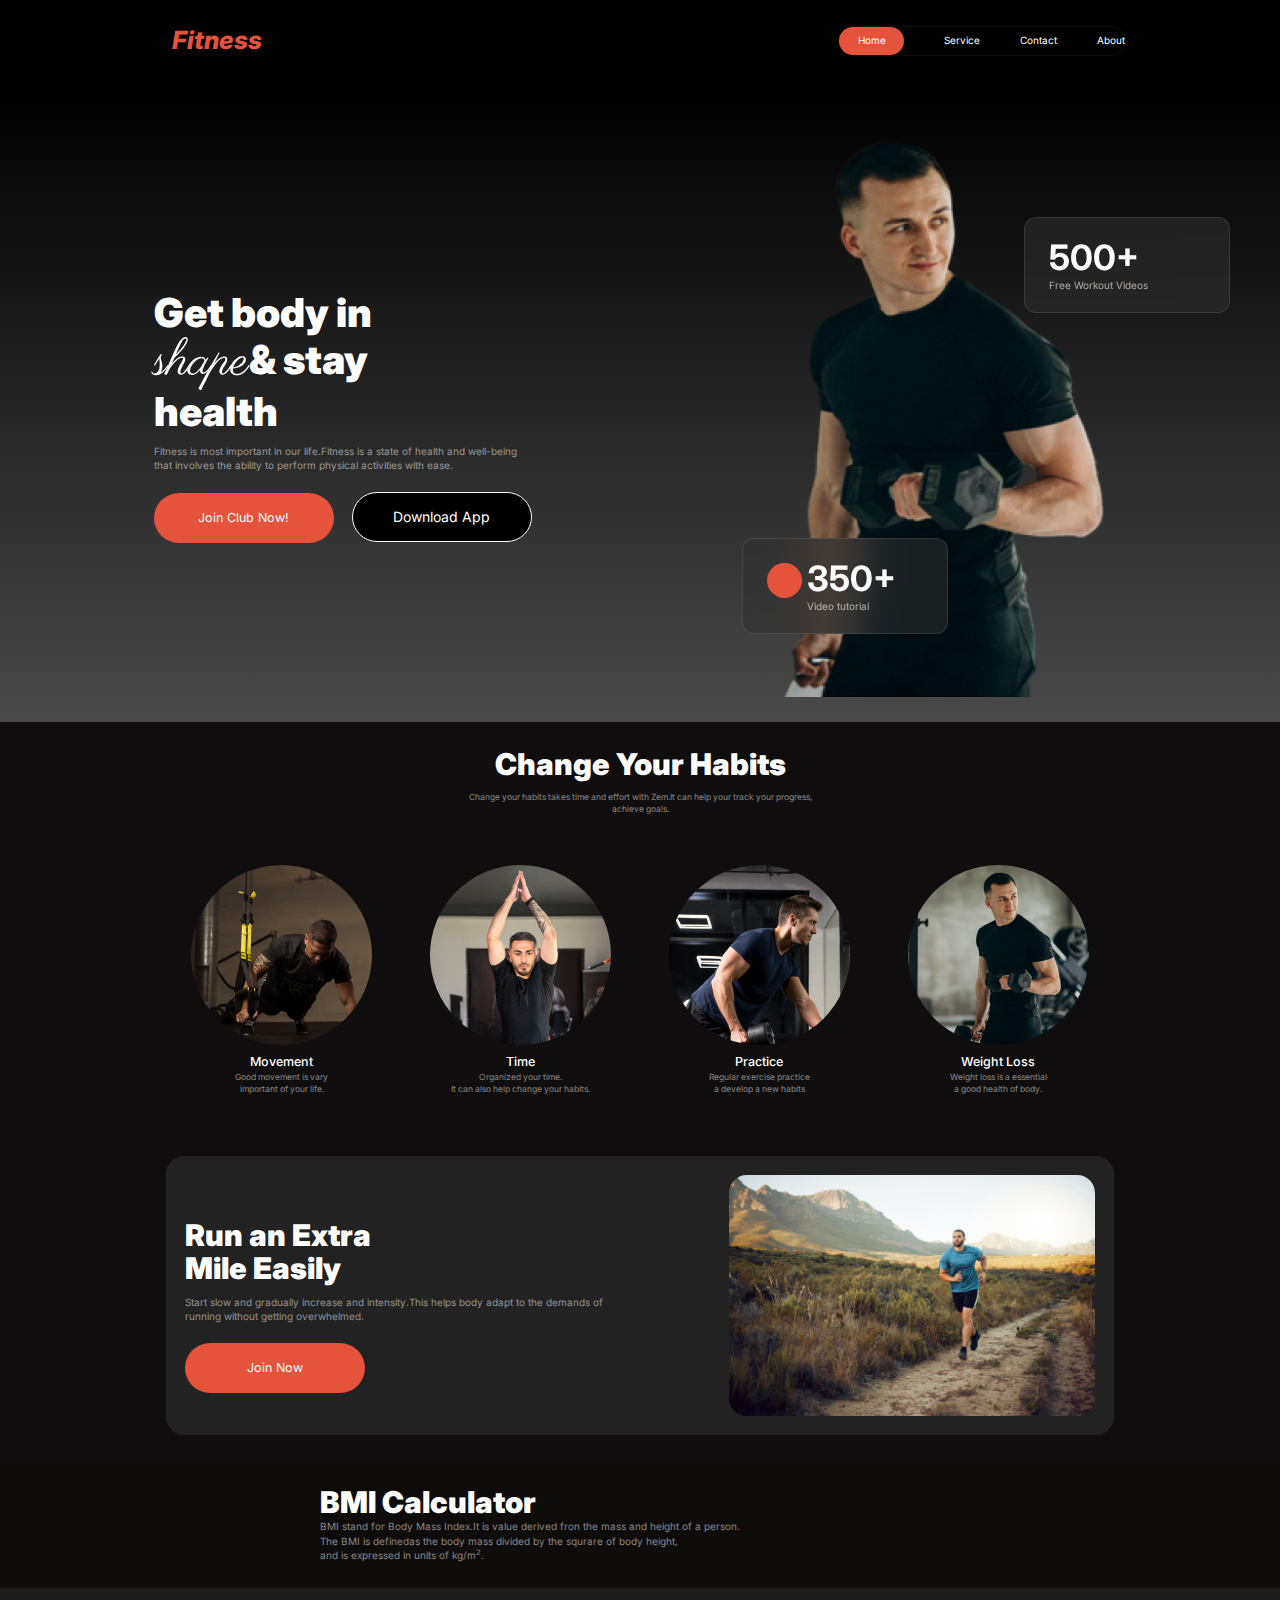
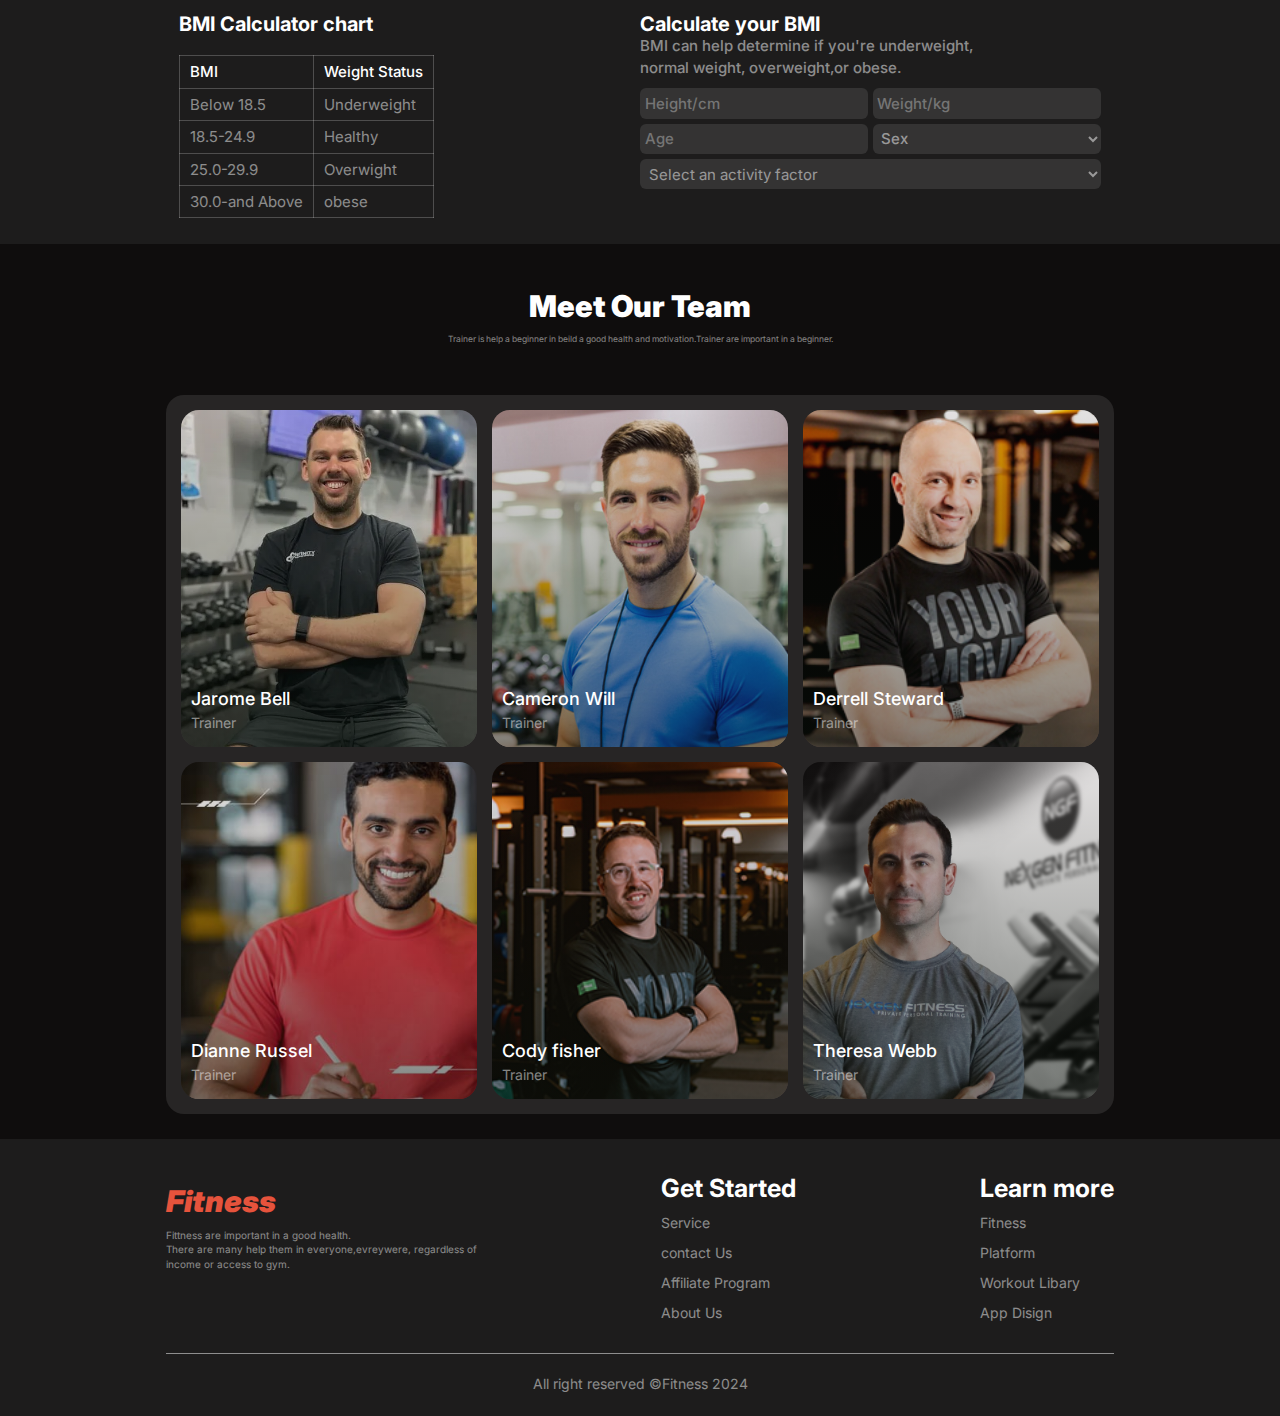
==== index.html @ 4ed7bf26 "BMI section completed" ====
<!DOCTYPE html>
<html lang="en">
<head>
	<link rel="stylesheet" href="https://maxcdn.bootstrapcdn.com/bootstrap/3.3.7/css/bootstrap.min.css">
	<meta charset="UTF-8">
	<meta name="viewport" content="width=device-width, initial-scale=1.0">
	<title>Fit-Your-body</title>
	<link rel="stylesheet" href="style/style.css">
</head>
<body>
	<header>
		<!-- small-device-navbar-style-here  -->
		<div class="small-device-nav">
			<div class="nav-fit-container">
        <div class="nav-fit-small">
					<i><h1>Fitness</h1></i>
				</div>
				<div class="doted-container">
					<span style='font-size:2.5rem; color: white;'>&#8801;</span>
				</div>
			</div>

		</div>
		<!-- large-device-navbar-style-here  -->
		<nav class="large-device-nav">
			<div class="nav-fit-container">
        <div class="nav-fit">
					<i><h1>Fitness</h1></i>
				</div>
				<div class="ul-container">
					<ul class="ul-content">
						<li><button class="btn-primary">Home</button></li>
						<li>Service</li>
						<li>Contact</li>
						<li>About</li>
					</ul>
				</div>
			</div>
		</nav>
	</header>
  <main>
		<!--(banner-section-start-here) <span  id="center" class="glyphicon">&#xe072;</span>  -->
		 <section>
			<div class="banner-section">
				<div class="banner-content">
					<h1>Get body in <br> <span class="shape-text">shape</span>& stay <br> health</h1>
					<p>Fitness is most important in our life.Fitness is a  state of health and well-being <br> that involves the ability to perform physical activities with ease.</p>
					<div class="banner-btn">
						<button class="btn-secondary">Join Club Now!</button>
						<button class="btn-tertiary">Download App</button>
					</div>
				</div>
				<div class="banner-body-vai">
					<img src="images/Images 2.png" alt="">
					
					<div class="position1">
						<div class="card item1">
							<h5>500+</h5>
							<p>Free Workout Videos</p>
						</div>
					</div>
					<div class="position2">
						<div class="card item2">
							<div class="radius"></div>
							<div class="card-text">
								<h5>350+</h5>
								<p>Video tutorial</p>
							</div>
						</div>
					</div>
				</div>
			</div>
		 </section>
		<!-- banner-section-ens-here  -->
		<!-- habits-section-start-here  -->
		 <section>
			<div class="habits-section">
				<div class="habit-title">
					<h3>Change Your Habits</h3>
					<p>Change your habits takes time and effort with Zem.It can help your track your progress,
						<br> achieve goals. </p>
				</div>
				<div class="habit-container">
					<div class="habit-card">
						<div class="habit-card-photo">
							<img src="images/image 3.png" alt="">
						</div>
						<h4>Movement</h4>
						<p>Good movement is vary <br> important of your life.</p>		
					</div>
					<div class="habit-card">
						<div class="habit-card-photo">
							<img src="images/image 2.png" alt="">
						</div>
						<h4>Time</h4>
						<p>Organized your time.<br>It can also help change your habits.</p>
					</div>
					<div class="habit-card">
						<div class="habit-card-photo">
							<img src="images/image 4.png" alt="">
						</div>
						<h4>Practice</h4>
						<p>Regular exercise practice<br> a develop a new habits</p>
					</div>
					<div class="habit-card">
						<div class="habit-card-photo">
							<img src="images/image 5.png" alt="">
						</div>
						<h4>Weight Loss</h4>
						<p> Weight loss is a essential <br>  a good health of body.</p>
					</div>
				</div>
			</div>
		 </section>
		<!-- habits-section-end-here  -->
	  <!-- run-section-start-here  -->
     <section>
			<div class="run-section">
				<div class="run-container">
					<div class="run-content">
						<h3>Run an Extra<br>Mile Easily</h3>
						<p>Start slow and gradually increase and intensity.This helps body adapt to the demands of running without getting overwhelmed.</p>
						<button class="btn-secondary join-btn">Join Now</button>
					</div>
					<div class="run-boy-photo">
						<img src="images/run.jpg" alt="">
					</div>
				</div>
			</div>
		 </section>
		 <!-- bmi-small-section-style-here -->
			<section>
				<div class="bmi-section">
					<h1>BMI Calculator</h1>
					<p>BMI stand for Body Mass Index.It is value derived fron the mass and height of a person.
						<br>The BMI is definedas the body mass divided by the squrare of body height,<br>and is expressed in units of kg/m<sup>2</sup>.
					</p>
				</div>
			</section>
			<!-- bmi-larze-section-style-here  -->
			 <section>
				<div class="bmi-container">
					<div class="bmi-chart">
						<h3>BMI Calculator chart</h3>
						<table>
							<tr>
								<th>BMI</th>
								<th>Weight Status</th>
							</tr>
							<tr>
								<td>Below 18.5</td>
								<td>Underweight</td>
							</tr>
							<tr>
								<td>18.5-24.9</td>
								<td>Healthy</td>
							</tr>
							<tr>
								<td>25.0-29.9</td>
								<td>Overwight</td>
							</tr>
							<tr>
								<td>30.0-and Above</td>
								<td>obese</td>
							</tr>
						</table>
					</div>
					<div class="calculate-bmi">
						<h3>Calculate your BMI</h3>
						<p>BMI can help determine if you're underweight,
							<br> normal weight, overweight,or obese.</p>
						<from class="from-section">
							<input type="text" class="fast" placeholder="Height/cm">
							<input type="text" name="" id="" class="second" placeholder="Weight/kg">
							<input type="text" name="" id="" class="threed" placeholder="Age"> 
							<select class="fourth">
							  <option value="">Sex</option>
							  <option value="">Male</option>
							  <option value="">Female</option>
							</select>
						  <select class="five">
								<option value="">Select an activity factor</option>
								<option value="">Zem</option>
								<option value="">Workout</option>
							</select>
						</from>
					</div>
				</div>
			 </section>
		 <!-- teem-section-style-here -->
		 <section>
			<div class="team-section">
				<div class="team-header">
					<h1>Meet Our Team</h1>
					<p>Trainer is help a beginner in beild a good health and motivation.Trainer are important in a beginner.</p>
				</div>
				<div class="trainer-container">
					<div class="trainer-card">
						<div class="linear-gradient"></div>
					 <img src="images/trainer1.png" alt="">
					 <h4>Jarome Bell</h4>	
					 <p>Trainer</p>
					
					</div>	
					<div class="trainer-card">
						<div class="linear-gradient"></div>
							<img src="images/trainer2.png" alt="">
							<h4>Cameron Will</h4>	
							<p>Trainer</p>
					</div>
					<div class="trainer-card">
						<div class="linear-gradient"></div>
							<img src="images/trainer3.png" alt="">
							<h4>Derrell Steward</h4>	
							<p>Trainer</p>
					</div>	
					<div class="trainer-card">
						<div class="linear-gradient"></div>
							<img src="images/trainer4.png" alt="">
							<h4>Dianne Russel</h4>	
							<p>Trainer</p>
					</div>	
					<div class="trainer-card">
						<div class="linear-gradient"></div>
							<img src="images/trainer5.png" alt="">
							<h4>Cody fisher</h4>	
							<p>Trainer</p>
					</div>
					<div class="trainer-card">
						<div class="linear-gradient"></div>
						<img src="images/trainer6.png" alt="">
						<h4>Theresa Webb</h4>	
						<p>Trainer</p>
					</div>
				</div>
			</div>
		 </section>
	</main>
	<footer>
		<div class="footer-section">
			<div class="footer-container">
				<div class="footer-content">
					<i><h1>Fitness</h1></i>
					<p class="footer-text">Fittness are important in a good health. <br> There are many help them in everyone,evreywere,
						regardless of <br> income or access to gym.
					</p>
				</div>
				<div class="footer-content">
					<h4>Get Started</h1>
					<P>Service</P>
					<P>contact Us</P>
					<P>Affiliate Program</P>
					<P>About Us</P>
				</div>
				<div class="footer-content">
					<h4>Learn more</h1>
					<P>Fitness</P>
					<P>Platform</P>
					<P>Workout Libary</P>
					<P>App Disign</P>
				</div>	
			</div>
			<div class="last-item-footer">
				<p>All right reserved <span>&#169;</span>Fitness 2024</p>
			</div>
		</div>
			
	</footer>     	
</body>
</html>
---- style/style.css ----
@import url('https://fonts.googleapis.com/css2?family=Inter:wght@100..900&display=swap');
@import url('https://fonts.googleapis.com/css2?family=Parisienne&display=swap');

*{
	margin: 0;
	padding: 0px;
	box-sizing: border-box;
}
body{
	font-family: Inter;
}
.nav-fit-container{
	width:100%;
	display: flex;
	justify-content: space-between;
	align-items: center;
	background-color: rgb(0, 0, 0);
  padding: 2% 12% 2% 12%;
}
.nav-fit h1{
	color:rgba(230, 83, 60);
	font-size: 2.5rem;
	font-weight: 800;
	margin-top: 0px;
	margin-left: 20%;
	
}
.nav-fit-small h1{
	color:rgba(230, 83, 60) ;
	font-size: 2.5rem;
	font-weight:800 ;
}

.ul-content{
	display: flex;
	gap: 40px;
	list-style: none;
	border: 1px solid rgba(71, 48, 20, 0.267);
	border-radius: 40px;
	font-size: 1rem;
	font-weight: 400;
	color:white;
	align-items: center;

}
.btn-primary{
	background-color: rgba(230, 83, 60);
	border-radius: 45px;
	font-family: Inter;
	width: 65px;
	height: 28px;
	color: white;
	font-size: 1rem;
	font-weight: 400;
	border: none;
}
/* banner-section-style  */
.banner-section{
	width: 100%;
	display: flex;
	padding: 2% 12% 2% 12%;
	justify-content: space-between;
	align-items: center;
	background: linear-gradient(180deg, rgb(0, 0, 0),rgba(2, 2, 2, 0.719) 100%);
 position: relative;
	
}
.banner-content{
flex-basis: 520px;

}
.banner-content h1{
	font-size: 4rem;
	font-weight: 900;
	color: white;
}

	.banner-content p{
		font-size: 1rem;
		font-weight: 400;
		color: rgba(255, 255, 255, 0.5);

    
	}

.btn-secondary{
  width: 180px;
	height: 50px;
	margin-top: 10px;
	color: white;
	border-radius: 42px;
	background-color: rgba(230, 83, 60);
	border: none;
	text-align: center;
	font-size:1.25rem;
	margin-right: 14px;

}
.btn-tertiary{
	width: 180px;
	height: 50px;
	margin-top: 10px;
	color: white;
	border: 1px solid white;
	background-color: black;
	/* border-color: white; */
	border-radius: 42px;
}
.shape-text{
 font-family: "Parisienne";
 font-size: 5rem;
 font-weight: 400;
}
.banner-body-vai img{
	width: 100%;
	height: 100%;
}
.card{
	width: 206px;
	height: 96px;
	color: white;
	border: 1px solid rgba(255, 255, 255, 0.1);
border-radius: 12px;
backdrop-filter: blur(20px);
background: rgba(48, 48, 48, 0.54);
padding: 10px 10px 16px 24px;
}
.position1{
	position: absolute;
	left: 80%;
	top: 20%;
}

.item2{
	position: relative;
	
}
.card h5{
	font-size: 2.50em;
	font-weight: 700;
	margin-bottom: 1px;
}
.card p{
 font-size: 1rem;
 font-weight: 400;
 color: rgba(239, 237, 232, 0.65);
}
.radius{
	width: 35px;
	height: 35px;
	border-radius: 35px;
	background-color: rgba(230, 83, 60);
	position: absolute;
	top: 24px;
	text-align: center;
	align-items: center;

}

.position2{
	position: absolute;
	bottom: 14%;
	left: 58%;
}
.card-text{
	margin-left: 40px;
}
/* habits-section-style  */
.habits-section{
	width: 100%;
	text-align: center;
	margin: 0px;
	background-color: rgb(15, 13, 13);
	padding: 2% 13% 2% 13%;
}
.habit-title{
	flex-basis: 671px;
	text-align: center;
	margin-bottom: 50px;
}
.habit-title h3{
	font-size:3rem ;
	font-weight: 900;
	color: white;
	margin-top:0px;

}
.habit-title p{
	font-size: 0.85rem;
	font-weight: 400;
	color: rgba(255, 255, 255, 0.5);
	margin-bottom: 20px;
}
.habit-container{
	display: flex;
	justify-content: space-between;
	flex-wrap: wrap;
}

.habit-card{
	flex-basis: 231px;
}
.habit-card-photo img{
  border-radius: 50%;

}
.habit-card h4{
	font-size: 1.25rem;
	font-weight: 600px;
	color: white;
	margin-bottom: 2px;
}
.habit-card p{
	font-size: 0.85rem;
	font-weight: 400;
	color: rgba(255, 255, 255, 0.5);
}
/* run-section-style-here  */
.run-section{
	width: 100%;
	padding: 2% 13% 2% 13%;
  background-color:rgb(15, 13, 13);
	box-sizing: border-box;

}
.run-container{
	display: flex;
	justify-content: space-between;
	align-items: center;
	border-radius: 18px;
background: rgb(34, 34, 34);
padding: 2%;


}
.run-content{
	flex-basis: 443px;


}
.run-content h3{
	font-size: 3rem;
	font-weight: 900;
	color: white;
}
.run-content p{
	font-size: 1rem;
	font-weight: 400;
	color:rgba(255, 255, 255, 0.5);
}
.run-boy-photo{
flex-basis: 366px;

}
.run-boy-photo img{
	width: 100%;
	border-radius: 18px;
}
/* bmi-small-section-style */
.bmi-section{
	background-color: rgb(14, 11, 11);
	padding-left: 25%;
	padding: 2% 10% 2% 25%;
	
}
.bmi-section h1{
	color: white;
	margin: 0px;
	font-size: 3rem;
	font-weight: 900;
}
.bmi-section p{
	color: rgba(255, 255, 255, 0.5);
	margin: 0px;
	font-size: 1rem;
	font-weight: 400;
}
/* bmi-larze-divice-style-now */
.bmi-container{
	padding: 2% 14% 2% 14%;
	display: flex;
	justify-content: space-between;
	background-color:rgba(7, 5, 5, 0.911);
}
.bmi-chart{
	width: 25%;
}
.bmi-container h3{
	color: white;
	margin: 0;
	font-size: 2rem;
	font-weight: 700;
	text-wrap: nowrap;
	margin-bottom: 20px;
}
table, th, td{
	width:100%;
	border: 1px solid rgba(231, 227, 227, 0.247);
	border-collapse: collapse;
	margin: 0;
	padding: 5px 10px 5px 10px;
	margin: 0px;
}
td{
	font-size: 1.5rem;
	font-weight: 400;
	text-wrap: nowrap;
	color: rgba(255, 255, 255, 0.5);
	
}
th{
	color:white;
	font-size:1.50rem ;
	font-weight: 500;
	text-wrap: nowrap;
}
.from-section {
	display: grid;
	grid-template-columns: repeat(8, 1fr);
	gap: 5px;
	
  
}
.calculate-bmi{
	width: 50%;
}
.calculate-bmi h3{
	color: white;
	margin: 0;
	font-size: 2rem;
	font-weight: 700;
	text-wrap: nowrap;
}
.calculate-bmi p{
	font-size: 1.5rem;
	font-weight: 500;
	color: rgba(255, 255, 255, 0.5);
	

}
.from-section, input{
	color: rgba(255, 255, 255, 0.5);

}
select{
	border-style: none;
}
input{
	border-style: none;
	border-radius: 6px;
	padding: 2%;
	
}
.fast{
	 grid-column: span 4;
	 background-color: rgba(255, 255, 255, 0.1);
	 font-size: 1.5rem;
	font-weight: 500;
	
	
}
.second{
	grid-column: span 4;
	font-size: 1.5rem;
	font-weight: 500;
	text-wrap: nowrap;
	/* color: rgba(255, 255, 255, 0.1); */
	background-color: rgba(255, 255, 255, 0.1);

	
}
.threed{
	grid-column: span 4;
	font-size: 1.5rem;
	font-weight: 500;
	text-wrap: nowrap;
	/* color: rgba(255, 255, 255, 0.5); */
	background-color: rgba(255, 255, 255, 0.1);
	
}
.fourth{
	grid-column: span 4;
	padding: 2%;
	border-radius: 6px;
	font-size: 1.5rem;
	font-weight: 500;
	text-wrap: nowrap;
	/* color: rgba(255, 255, 255, 0.5); */
	background-color: rgba(255, 255, 255, 0.1);
	
}
.five{
	grid-column: span 8;
	padding: 1%;
	border-radius: 6px;
	font-size: 1.50rem;
	font-weight: 400;
	text-wrap: nowrap;
	/* color: rgba(255, 255, 255, 0.5); */
	background-color: rgba(255, 255, 255, 0.1);
	
}










/* team-style-here */
.team-section{
	width: 100%;
	padding: 2% 13% 2% 13%;
  background-color:rgb(15, 13, 13);
	box-sizing: border-box;
	
}
.team-header{
	text-align: center;

}
.team-header h1{
	color: white;
	font-size: 3rem;
	font-weight: 900;

}
.team-header p{
	color: rgba(255, 255, 255, 0.5);
	margin-bottom: 50px;
	font-size: 0.85rem;
	font-weight: 400;
}
.trainer-container{
  display:grid;
	grid-template-columns: repeat(3, 1fr);
	gap: 15px;
	background-color: rgba(255, 255, 255, 0.1);
	border-radius: 18px;
	margin: 0px;
	padding: 15px;
} 
.trainer-card{
	height: 337px;
	position: relative;

	}
	.linear-gradient{
		height: 100%;
		width: 100%;
		position: absolute;
		background-image:linear-gradient(180deg,
		rgba(44, 28, 28, 0.26), rgb(13, 20, 13));
		opacity: 0.5;
		border-radius: 18px;
		top: 0;
		left: 0;
	}
.trainer-card img{
	width: 100%;
	height: 100%;
	object-fit: cover;
	border-radius: 18px;
	z-index: -1;

}
.trainer-card h4{
	color: white;
	position: absolute;
	top: 80%;
	 margin-left: 10px; 
	 
}
.trainer-card p{
	position: absolute;
	color:rgba(255, 255, 255, 0.5);
	top: 90%;
	margin-left: 10px;
	z-index: 1;
}
/* footer-section-style */

 .footer-section{
	margin-top: 0px;
  background-color: rgba(7, 5, 5, 0.911);
	padding: 2% 13% 1% 13%;
}
.footer-container{
	display: flex;
	justify-content: space-between;
	padding-bottom: 20px;
	border-bottom: 1px solid rgba(255, 255, 255, 0.5);
}
.footer-content h1{
	margin-top: 20px;
	font-size: 3rem;
	color:rgba(230, 83, 60);
	font-weight: 900;
}
.footer-text{
	font-size: 1rem;
  font-weight: 400; 
	color: rgba(255, 255, 255, 0.5) ;
}
.footer-content p{
color: rgba(255, 255, 255, 0.5);
}

.footer-content h4{
	color: white;
	font-size: 2.5rem;
	font-weight: 700;
}
.last-item-footer{
	text-align: center;
	margin-top: 20px;
	color: rgba(255, 255, 255, 0.5);
}
/* universal style  */



@media screen and (max-width: 576px) {
	.large-device-nav{
		display: none;
	}
	.nav-fit-container{
		padding: 0% 6% 0% 6%;
	}
	/* banner-section */
	.banner-section{
		flex-direction: column;
		padding: 0px 20px 0px 20px;
	}
	.banner-content{
		margin-top: 40px;
		margin-bottom: 0px;
	}
	.card{
		width: 180px;
		
	}
	.position1{
		top: 52%;
		left: 52%;
		
	}
	.position2{
		position: absolute;
		bottom: 22%;
		left: 20%;
	}
	.habit-container{
		justify-content: space-evenly;
	}
	.habit-title{
		margin-top: 50px;
	}
	.habit-card{
		margin-top: 15px;
	}
	.run-section{
		padding: 4%;
	}
	.run-container{
		flex-direction: column;
		justify-content: space-between;
		padding: 20px;
	}
	
	.run-content{
		flex-basis: 0px;
		margin-bottom: 20px;
	}
	.run-boy-photo{
		flex-basis: 0px;
	}
	.join-btn{
	  width: 100%;
	}
	.trainer-container{
		grid-template-columns: repeat(1, 1fr);

	}
	.team-section{
		padding: 4%;
	}
	.team-header h1{
		margin-top: 0px;
	}
	.footer-section{
		padding: 5%;
	}
	
	.footer-container{
		flex-direction: column;
	}
	.bmi-container{
   flex-direction: column;
	 gap: 30px;
	 padding: 4%;
	}
	.calculate-bmi{
   width: 80%;
 }
 .bmi-chart{
	width: 100%;
 }
}
@media screen and (min-width: 576px) {
	.small-device-nav{
		display: none;
	}
}
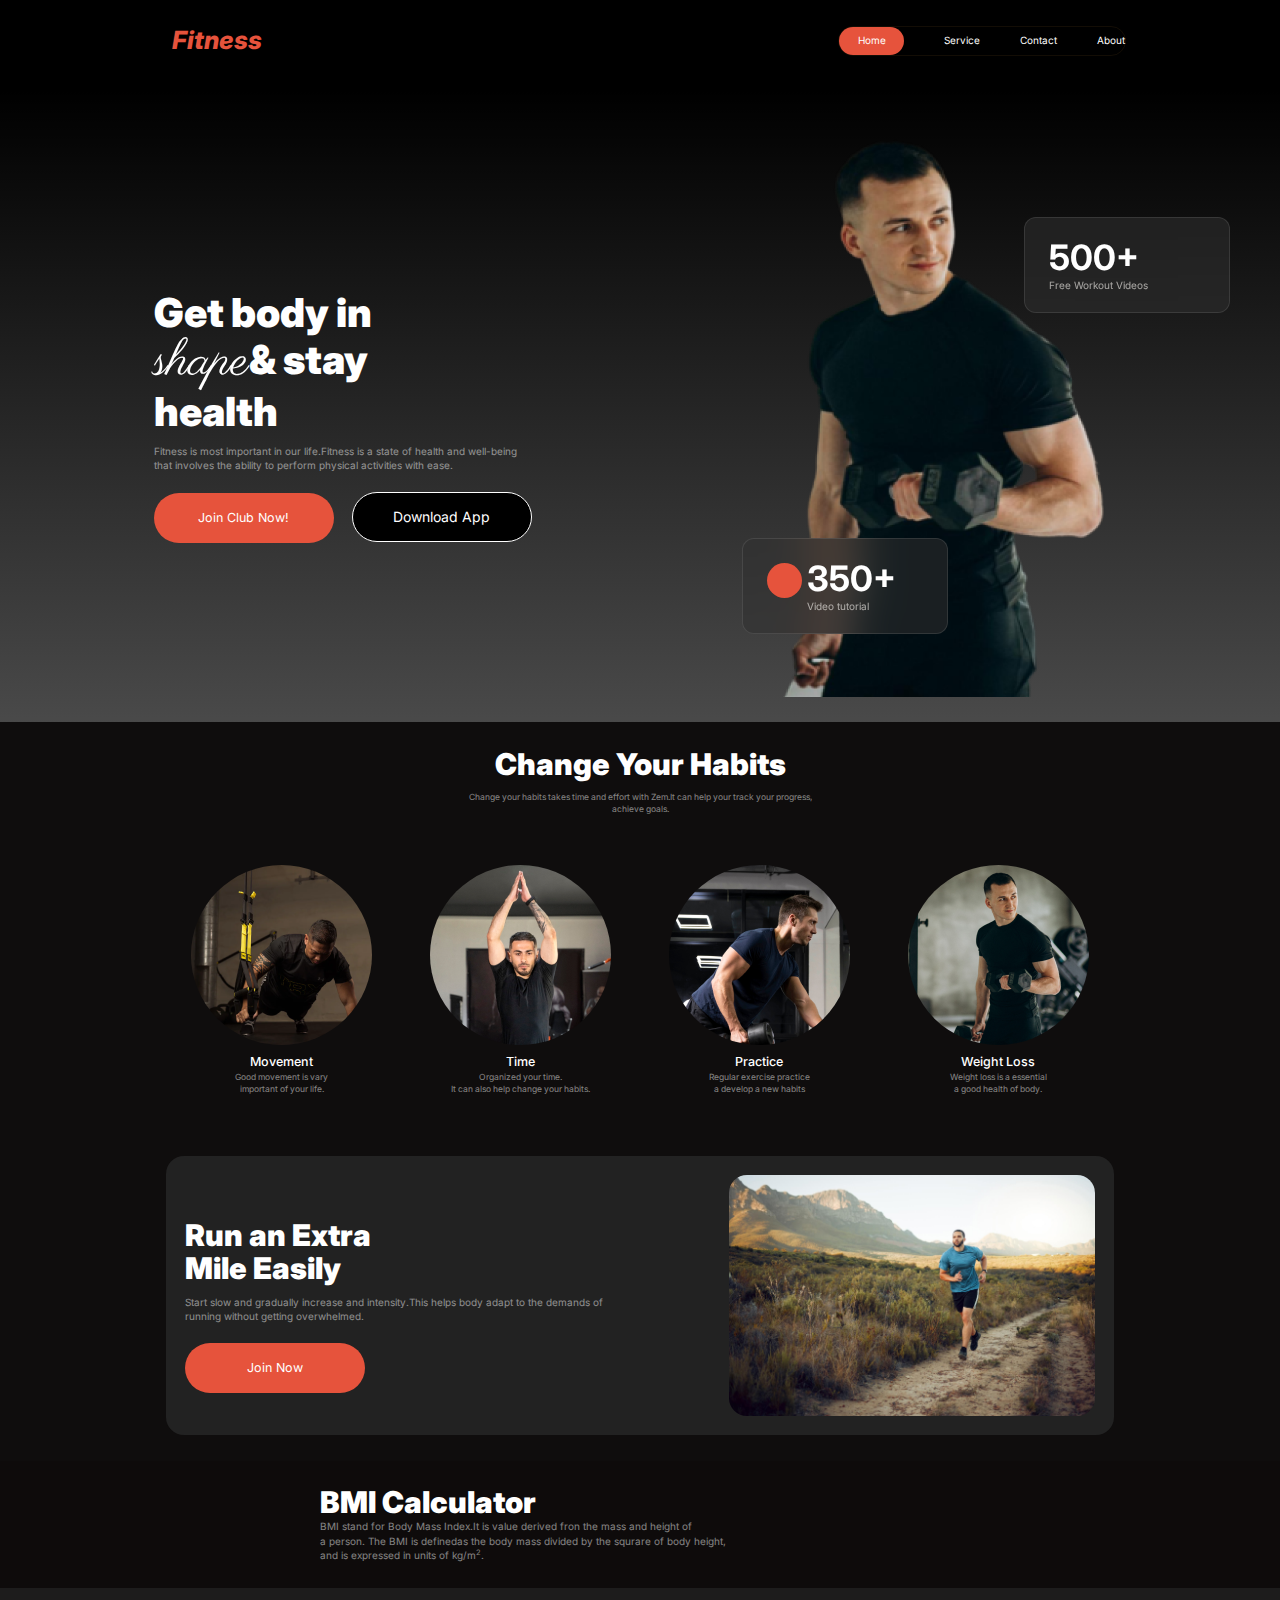
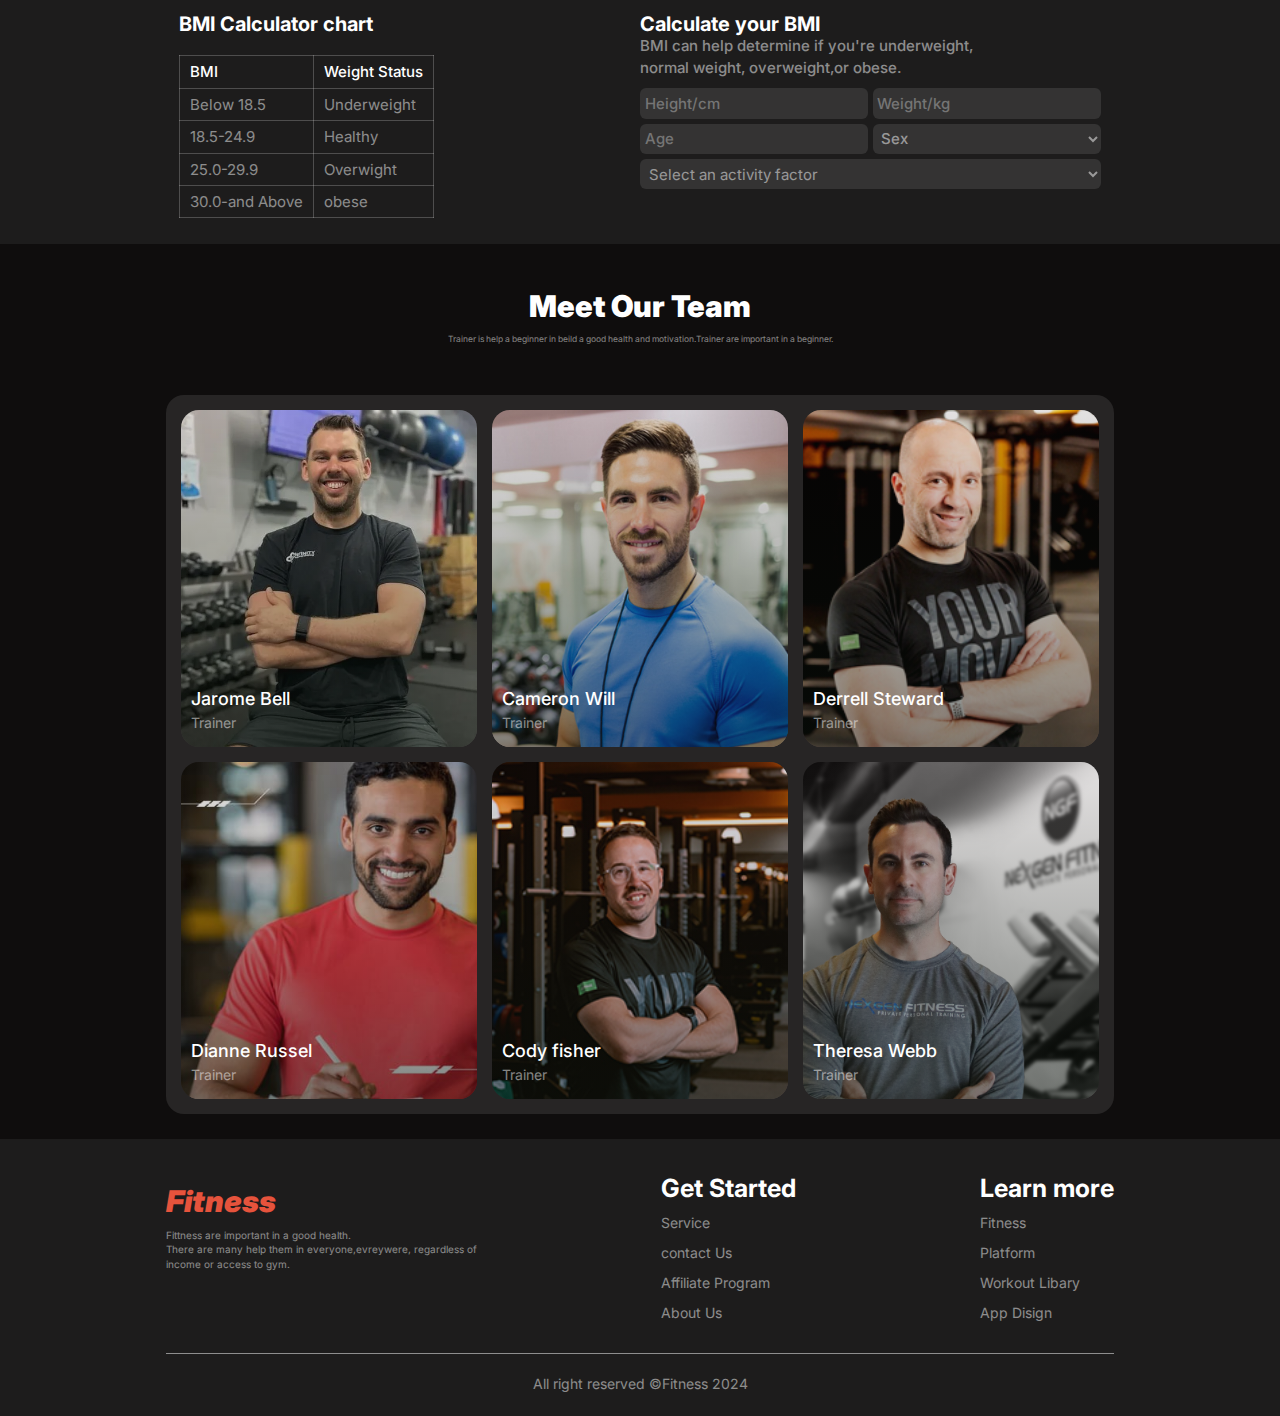
==== commit 075289cf: "small-repleace-style" ====
--- a/index.html
+++ b/index.html
@@ -132,8 +132,8 @@
 			<section>
 				<div class="bmi-section">
 					<h1>BMI Calculator</h1>
-					<p>BMI stand for Body Mass Index.It is value derived fron the mass and height of a person.
-						<br>The BMI is definedas the body mass divided by the squrare of body height,<br>and is expressed in units of kg/m<sup>2</sup>.
+					<p>BMI stand for Body Mass Index.It is value derived fron the mass and height of <br> a person.
+						The BMI is definedas the body mass divided by the squrare of body height,<br>and is expressed in units of kg/m<sup>2</sup>.
 					</p>
 				</div>
 			</section>
--- a/style/style.css
+++ b/style/style.css
@@ -274,6 +274,7 @@
 	margin: 0px;
 	font-size: 1rem;
 	font-weight: 400;
+	text-wrap: nowrap;
 }
 /* bmi-larze-divice-style-now */
 .bmi-container{
@@ -598,16 +599,19 @@
 	.footer-container{
 		flex-direction: column;
 	}
+	.bmi-section{
+		padding-left: 1%;
+	}
 	.bmi-container{
    flex-direction: column;
 	 gap: 30px;
 	 padding: 4%;
 	}
 	.calculate-bmi{
-   width: 80%;
+   width: 100%;
  }
  .bmi-chart{
-	width: 100%;
+	width: 70%;
  }
 }
 @media screen and (min-width: 576px) {
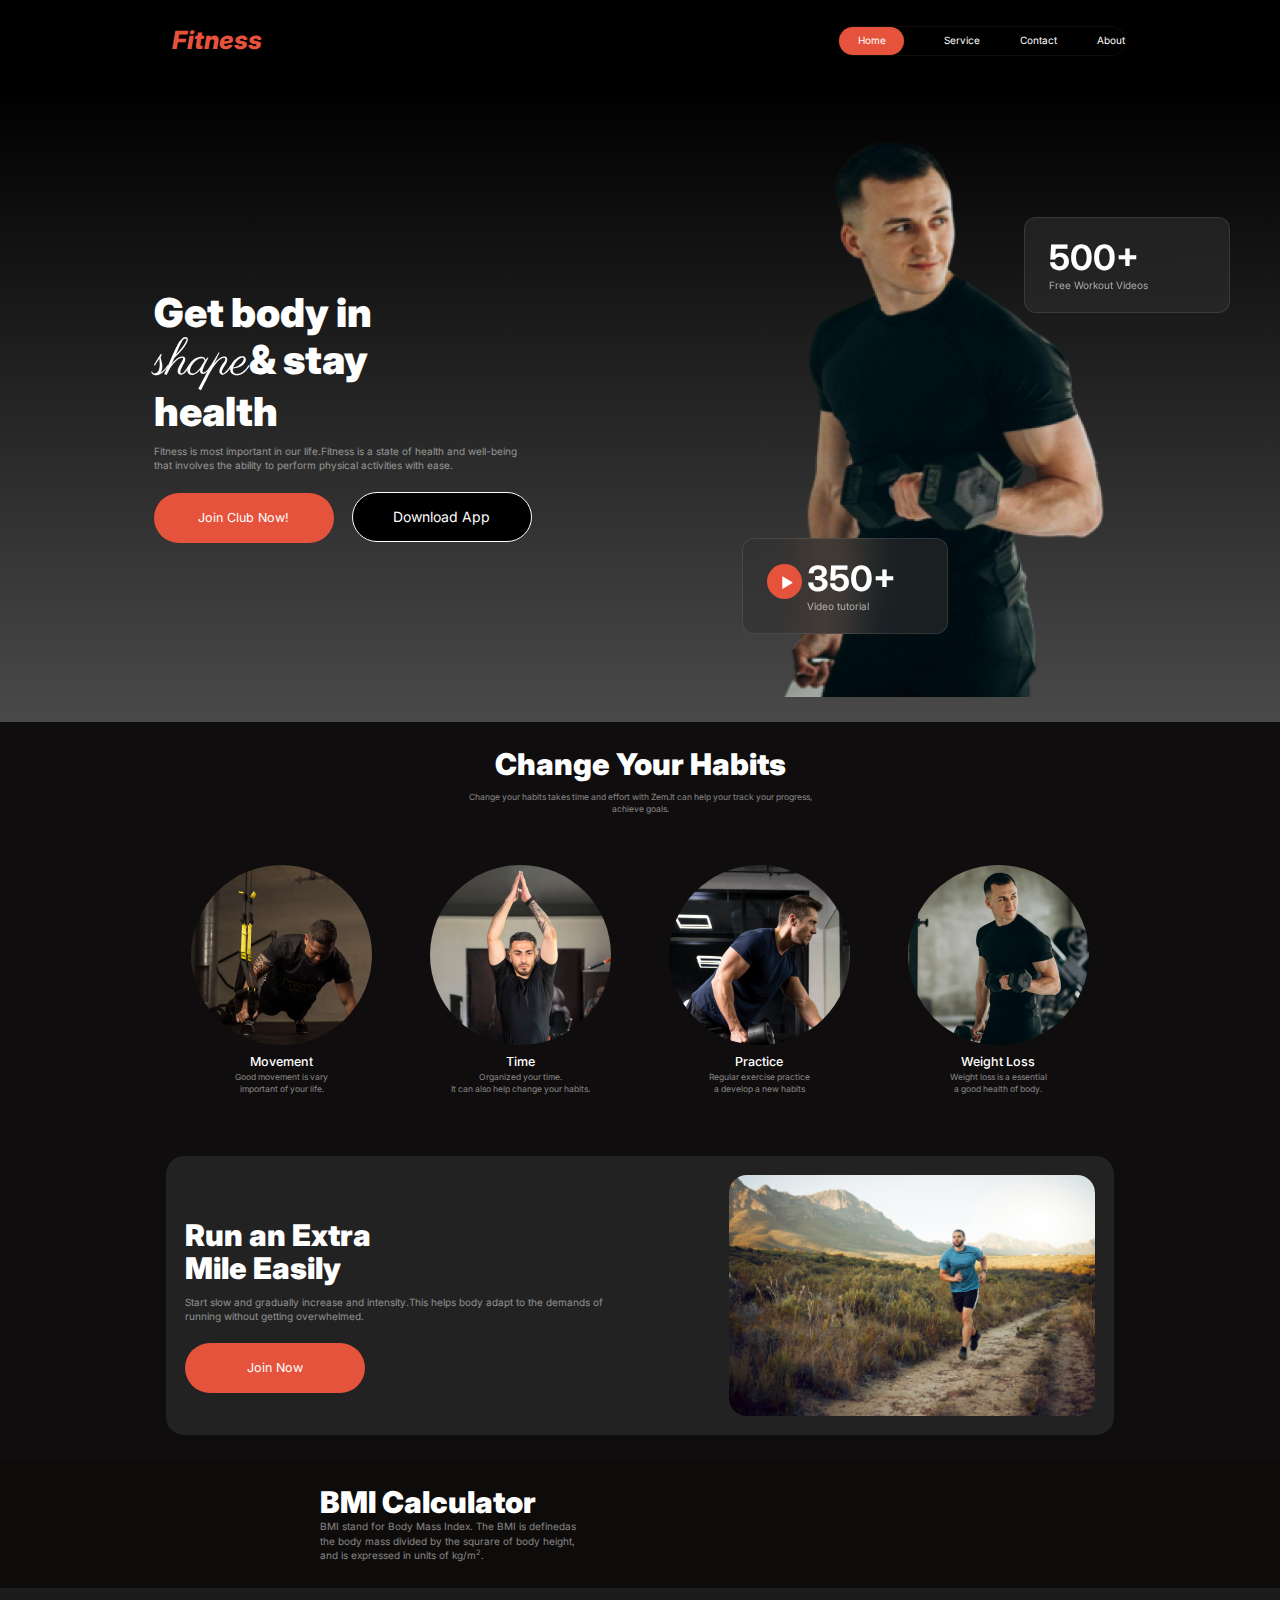
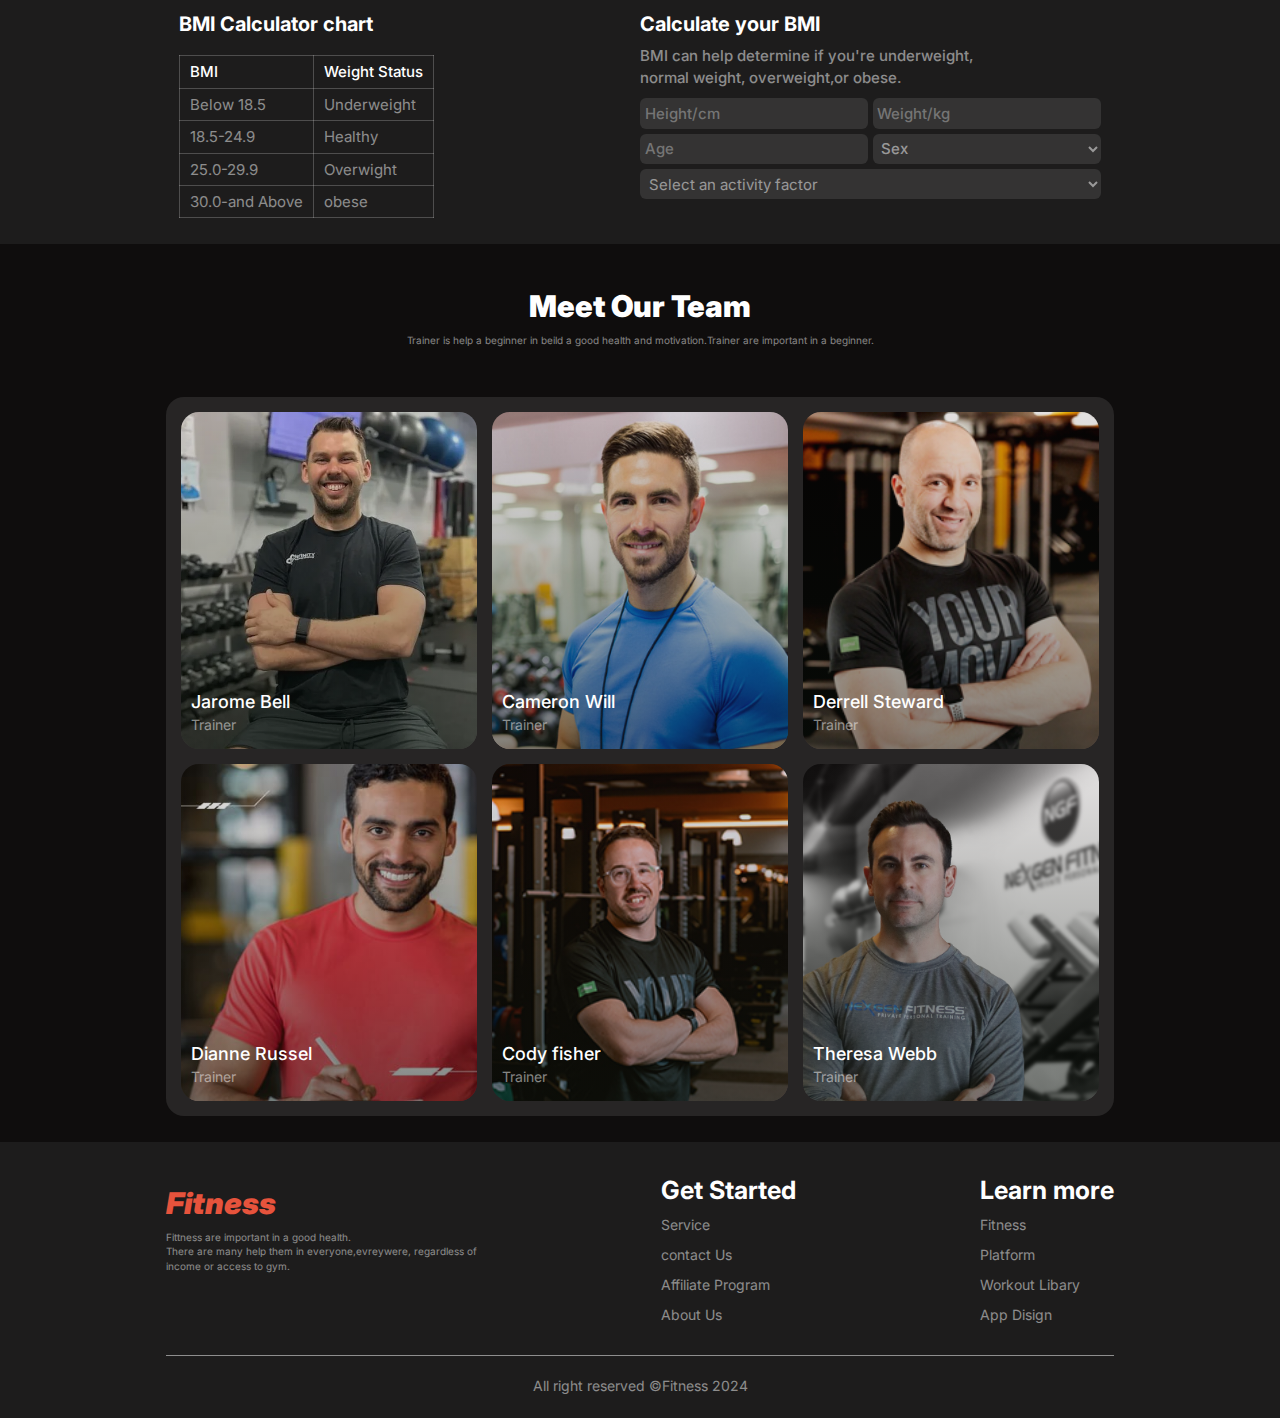
==== commit 33c87dd0: "margin add" ====
--- a/index.html
+++ b/index.html
@@ -61,6 +61,7 @@
 					</div>
 					<div class="position2">
 						<div class="card item2">
+							<span  id="center" class="glyphicon">&#xe072;</span> 
 							<div class="radius"></div>
 							<div class="card-text">
 								<h5>350+</h5>
@@ -132,8 +133,9 @@
 			<section>
 				<div class="bmi-section">
 					<h1>BMI Calculator</h1>
-					<p>BMI stand for Body Mass Index.It is value derived fron the mass and height of <br> a person.
-						The BMI is definedas the body mass divided by the squrare of body height,<br>and is expressed in units of kg/m<sup>2</sup>.
+					<p>BMI stand for Body Mass Index. The BMI is definedas
+						<br> the body mass divided by the squrare of body height,
+						<br>and is expressed in units of kg/m<sup>2</sup>.
 					</p>
 				</div>
 			</section>
@@ -195,7 +197,7 @@
 					<p>Trainer is help a beginner in beild a good health and motivation.Trainer are important in a beginner.</p>
 				</div>
 				<div class="trainer-container">
-					<div class="trainer-card">
+					<div class="trainer-card trainer1">
 						<div class="linear-gradient"></div>
 					 <img src="images/trainer1.png" alt="">
 					 <h4>Jarome Bell</h4>	
@@ -214,7 +216,7 @@
 							<h4>Derrell Steward</h4>	
 							<p>Trainer</p>
 					</div>	
-					<div class="trainer-card">
+					<div class="trainer-card trainer2">
 						<div class="linear-gradient"></div>
 							<img src="images/trainer4.png" alt="">
 							<h4>Dianne Russel</h4>	
--- a/style/style.css
+++ b/style/style.css
@@ -130,6 +130,13 @@
 	left: 80%;
 	top: 20%;
 }
+#center{
+  position: absolute;
+	top: 38%;
+	left: 18%;
+	z-index: 1;
+
+}
 
 .item2{
 	position: relative;
@@ -151,7 +158,7 @@
 	border-radius: 35px;
 	background-color: rgba(230, 83, 60);
 	position: absolute;
-	top: 24px;
+	top: 25px;
 	text-align: center;
 	align-items: center;
 
@@ -331,11 +338,13 @@
 	font-size: 2rem;
 	font-weight: 700;
 	text-wrap: nowrap;
+	margin-bottom: 10px;
 }
 .calculate-bmi p{
 	font-size: 1.5rem;
 	font-weight: 500;
 	color: rgba(255, 255, 255, 0.5);
+	margin-bottom: 10px;
 	
 
 }
@@ -432,7 +441,7 @@
 .team-header p{
 	color: rgba(255, 255, 255, 0.5);
 	margin-bottom: 50px;
-	font-size: 0.85rem;
+	font-size: 1rem;
 	font-weight: 400;
 }
 .trainer-container{
@@ -525,7 +534,7 @@
 
 
 @media screen and (max-width: 576px) {
-	.large-device-nav{
+	.large-device-nav, .trainer1, .trainer2{
 		display: none;
 	}
 	.nav-fit-container{
@@ -552,7 +561,7 @@
 	.position2{
 		position: absolute;
 		bottom: 22%;
-		left: 20%;
+		left: 5%;
 	}
 	.habit-container{
 		justify-content: space-evenly;
@@ -600,7 +609,8 @@
 		flex-direction: column;
 	}
 	.bmi-section{
-		padding-left: 1%;
+		padding-left: 10%;
+		padding-bottom: 20px;
 	}
 	.bmi-container{
    flex-direction: column;
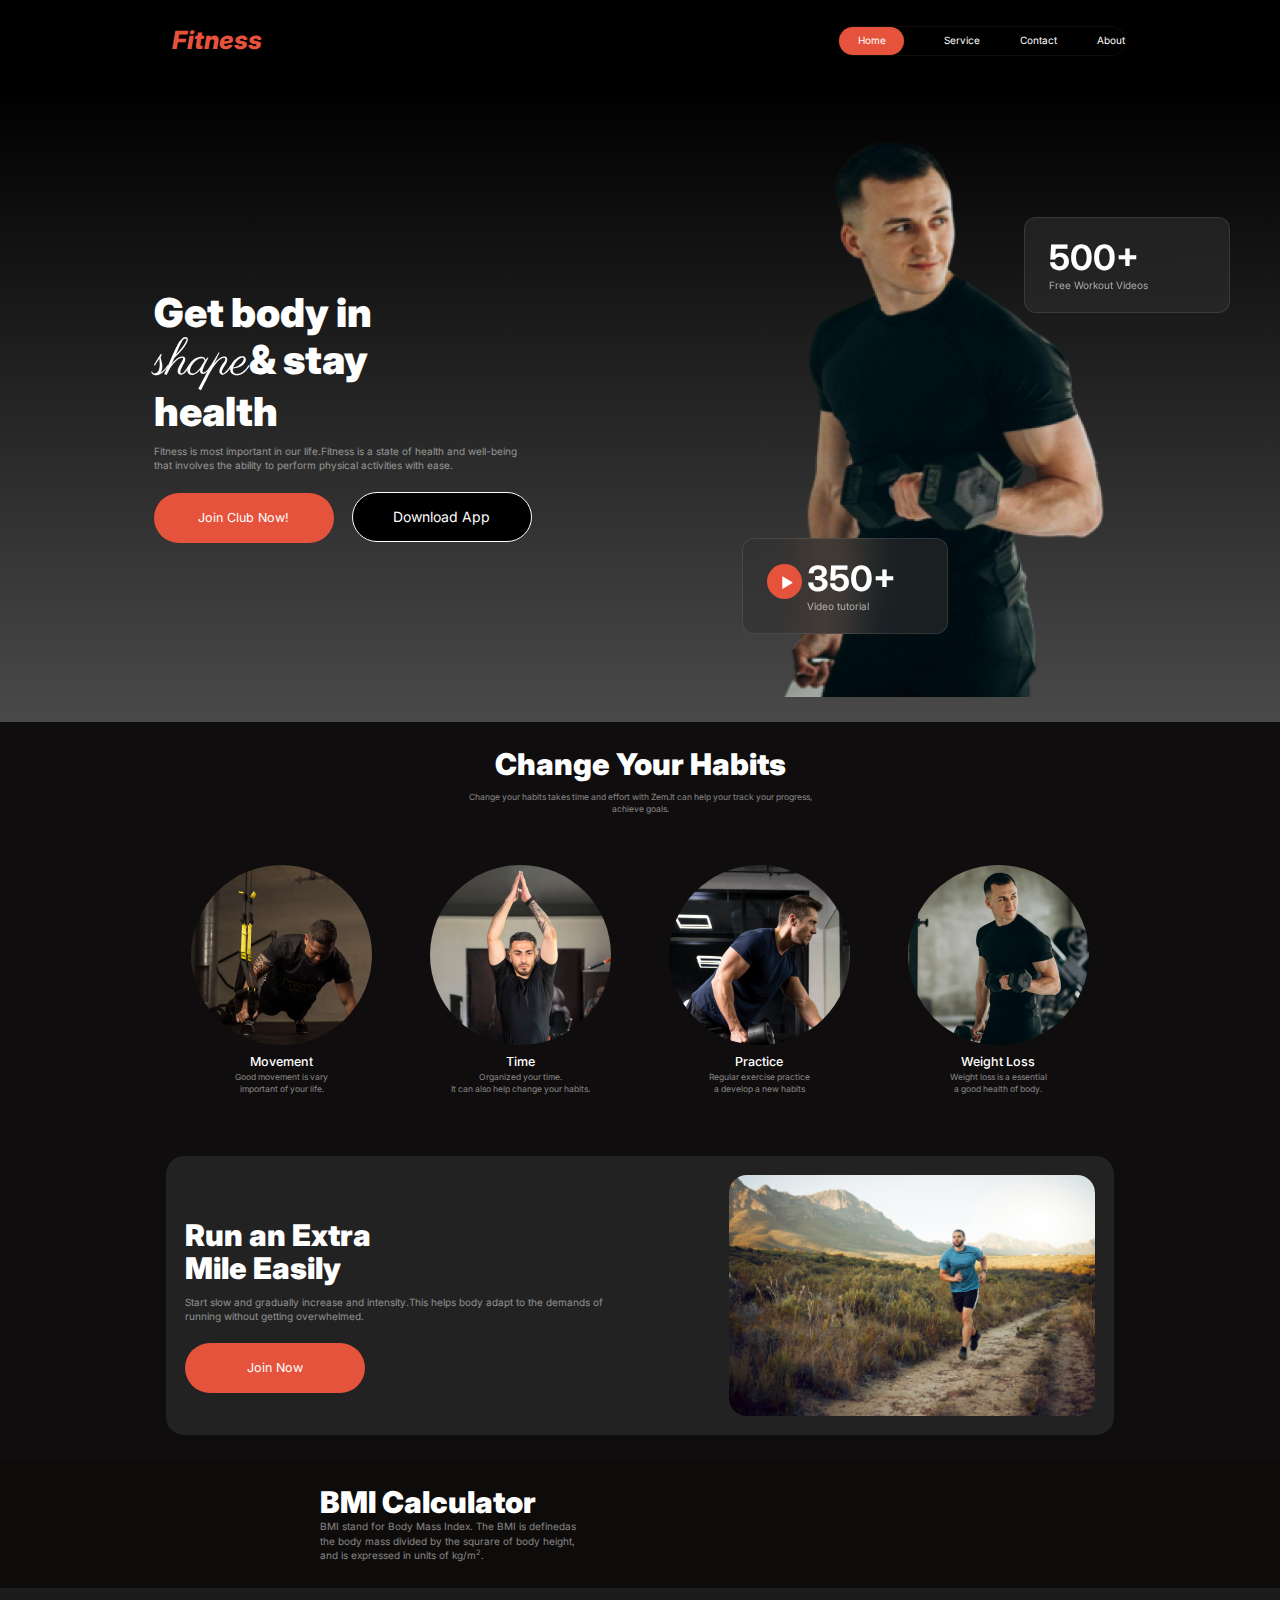
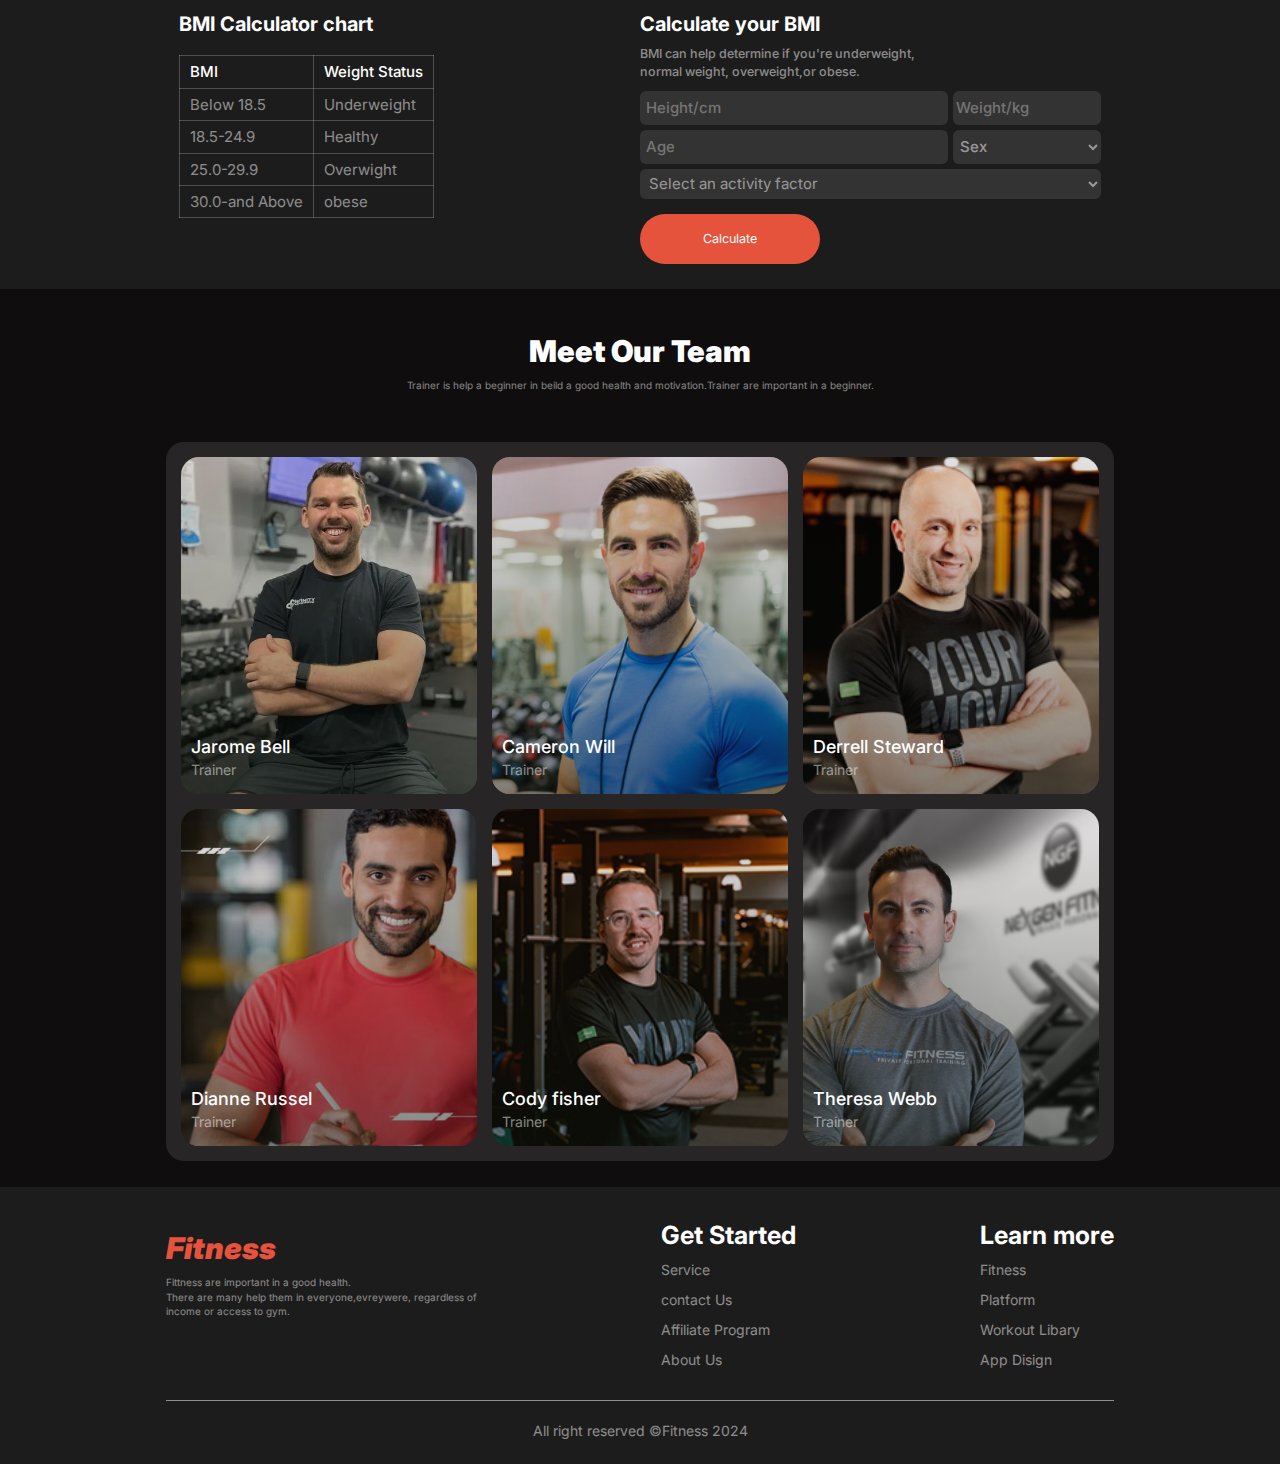
==== commit a630ed75: "btn add the bmi section" ====
--- a/index.html
+++ b/index.html
@@ -185,6 +185,7 @@
 								<option value="">Zem</option>
 								<option value="">Workout</option>
 							</select>
+							<button class="btn-secondary">Calculate</button>
 						</from>
 					</div>
 				</div>
--- a/style/style.css
+++ b/style/style.css
@@ -341,7 +341,7 @@
 	margin-bottom: 10px;
 }
 .calculate-bmi p{
-	font-size: 1.5rem;
+	font-size: 1.25rem;
 	font-weight: 500;
 	color: rgba(255, 255, 255, 0.5);
 	margin-bottom: 10px;
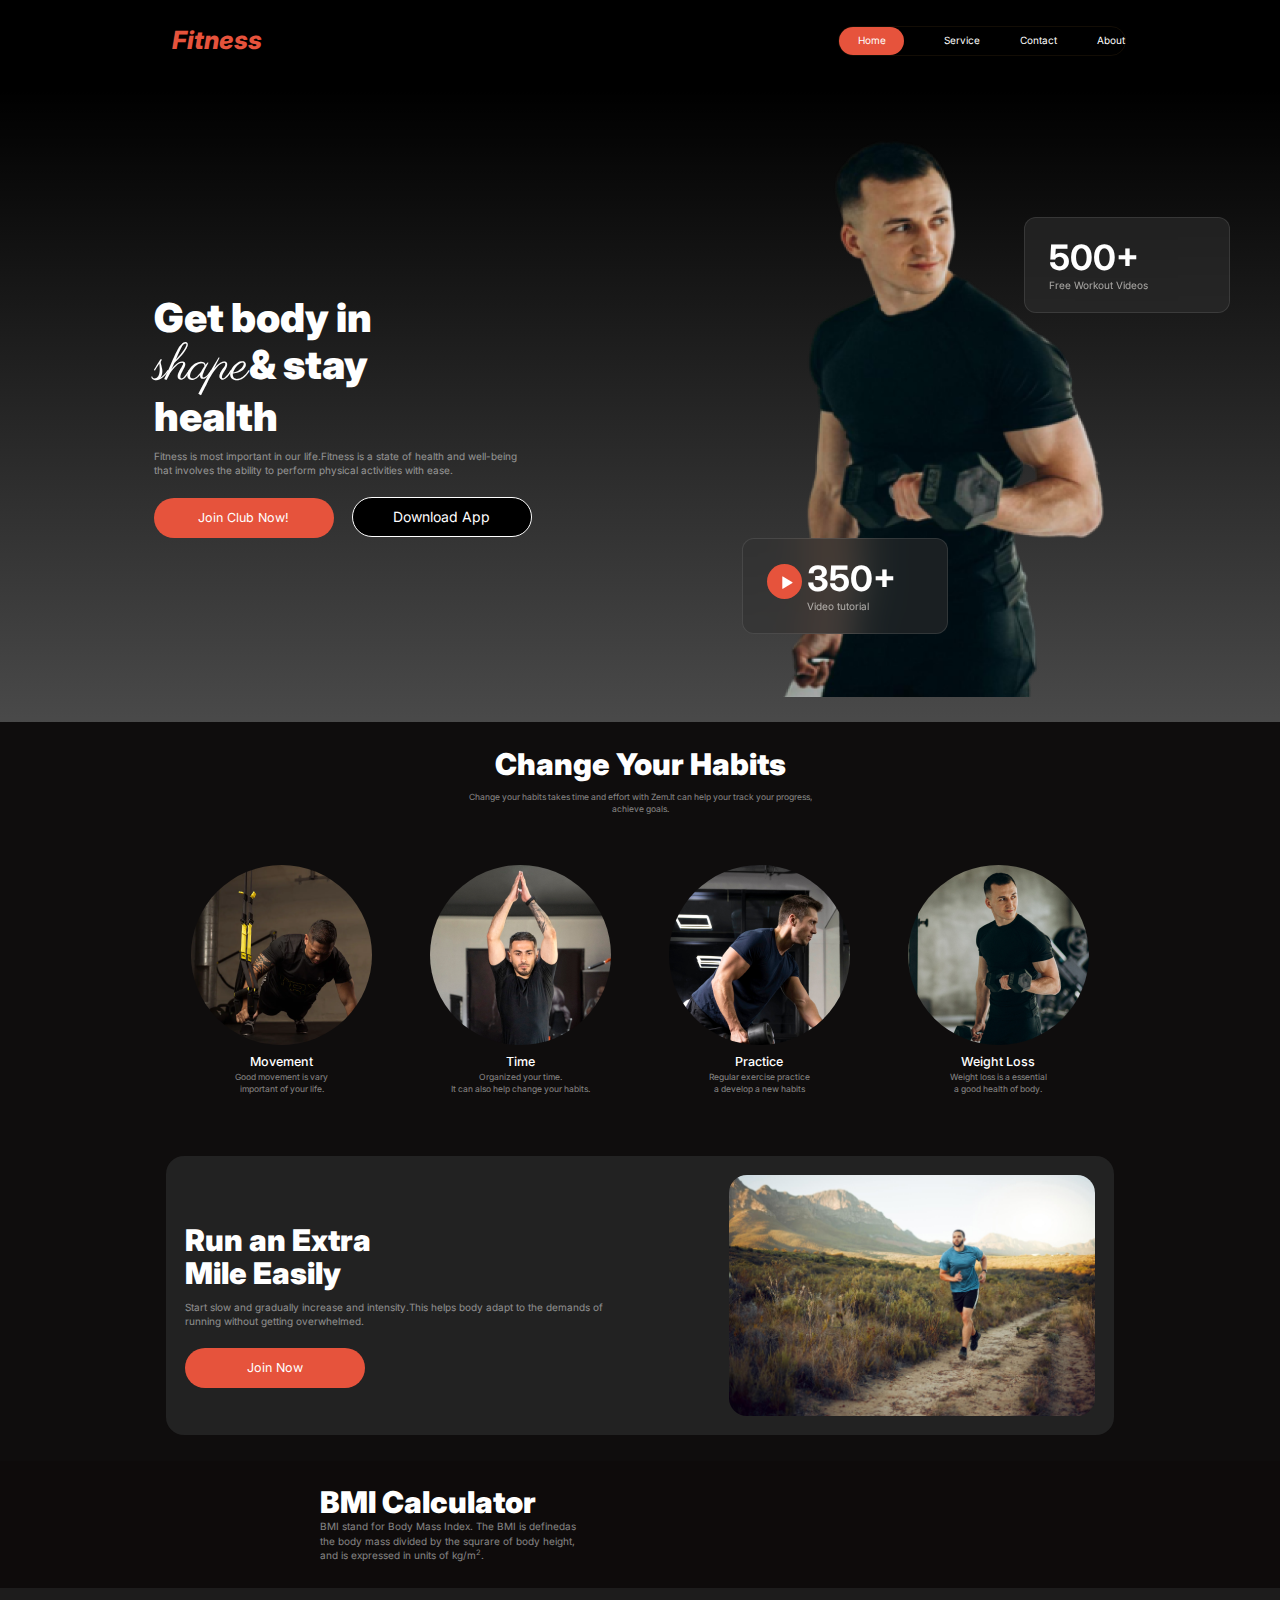
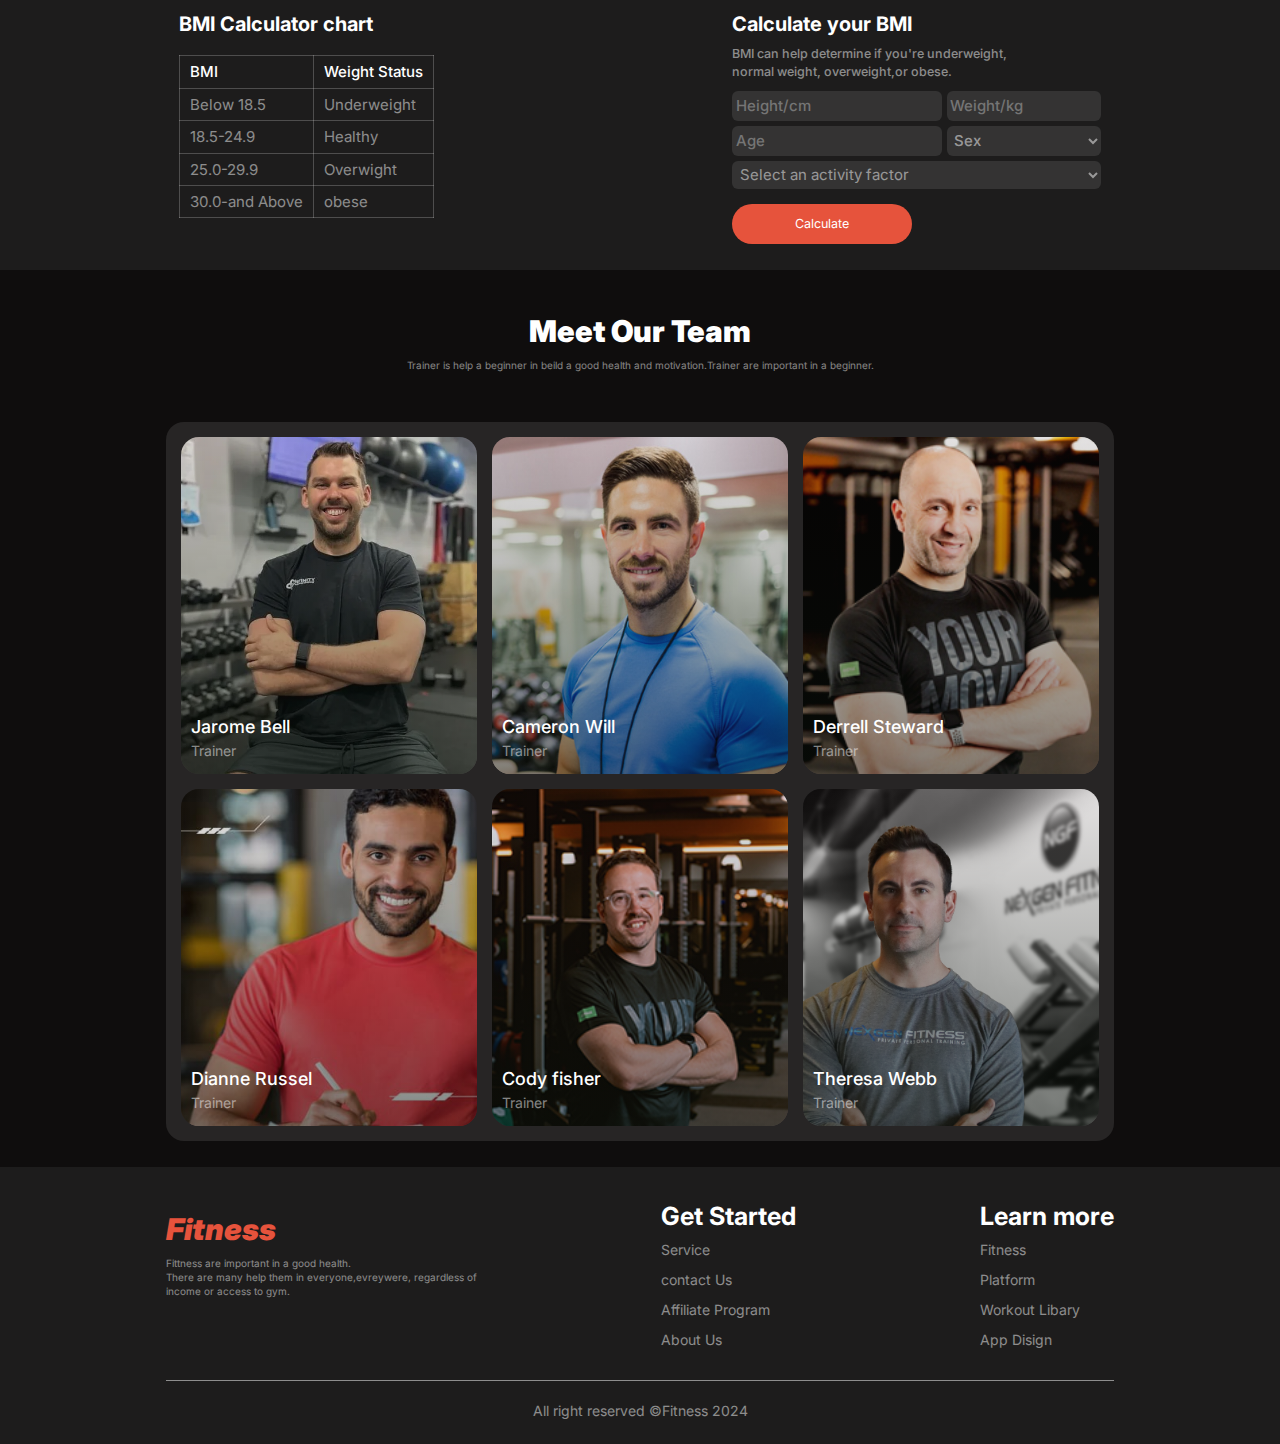
==== commit c2f25b62: "calculator section from style" ====
--- a/index.html
+++ b/index.html
@@ -185,7 +185,7 @@
 								<option value="">Zem</option>
 								<option value="">Workout</option>
 							</select>
-							<button class="btn-secondary">Calculate</button>
+							<button class="btn-secondary ,six">Calculate</button>
 						</from>
 					</div>
 				</div>
--- a/style/style.css
+++ b/style/style.css
@@ -85,7 +85,7 @@
 
 .btn-secondary{
   width: 180px;
-	height: 50px;
+	height: 40px;
 	margin-top: 10px;
 	color: white;
 	border-radius: 42px;
@@ -98,7 +98,7 @@
 }
 .btn-tertiary{
 	width: 180px;
-	height: 50px;
+	height: 40px;
 	margin-top: 10px;
 	color: white;
 	border: 1px solid white;
@@ -324,13 +324,13 @@
 }
 .from-section {
 	display: grid;
-	grid-template-columns: repeat(8, 1fr);
+	grid-template-columns: repeat(12, 1fr);
 	gap: 5px;
 	
   
 }
 .calculate-bmi{
-	width: 50%;
+	width: 40%;
 }
 .calculate-bmi h3{
 	color: white;
@@ -362,7 +362,7 @@
 	
 }
 .fast{
-	 grid-column: span 4;
+	 grid-column: span 2;
 	 background-color: rgba(255, 255, 255, 0.1);
 	 font-size: 1.5rem;
 	font-weight: 500;
@@ -370,45 +370,43 @@
 	
 }
 .second{
-	grid-column: span 4;
+	grid-column: span 10;
 	font-size: 1.5rem;
 	font-weight: 500;
 	text-wrap: nowrap;
-	/* color: rgba(255, 255, 255, 0.1); */
 	background-color: rgba(255, 255, 255, 0.1);
 
 	
 }
 .threed{
-	grid-column: span 4;
+	grid-column: span 2;
 	font-size: 1.5rem;
 	font-weight: 500;
 	text-wrap: nowrap;
-	/* color: rgba(255, 255, 255, 0.5); */
 	background-color: rgba(255, 255, 255, 0.1);
 	
 }
 .fourth{
-	grid-column: span 4;
+	grid-column: span 10;
 	padding: 2%;
 	border-radius: 6px;
 	font-size: 1.5rem;
 	font-weight: 500;
-	text-wrap: nowrap;
-	/* color: rgba(255, 255, 255, 0.5); */
 	background-color: rgba(255, 255, 255, 0.1);
 	
 }
 .five{
-	grid-column: span 8;
+	grid-column: span 12;
 	padding: 1%;
 	border-radius: 6px;
 	font-size: 1.50rem;
 	font-weight: 400;
 	text-wrap: nowrap;
-	/* color: rgba(255, 255, 255, 0.5); */
 	background-color: rgba(255, 255, 255, 0.1);
 	
+}
+.six{
+	grid-column: span 1;
 }
 
 
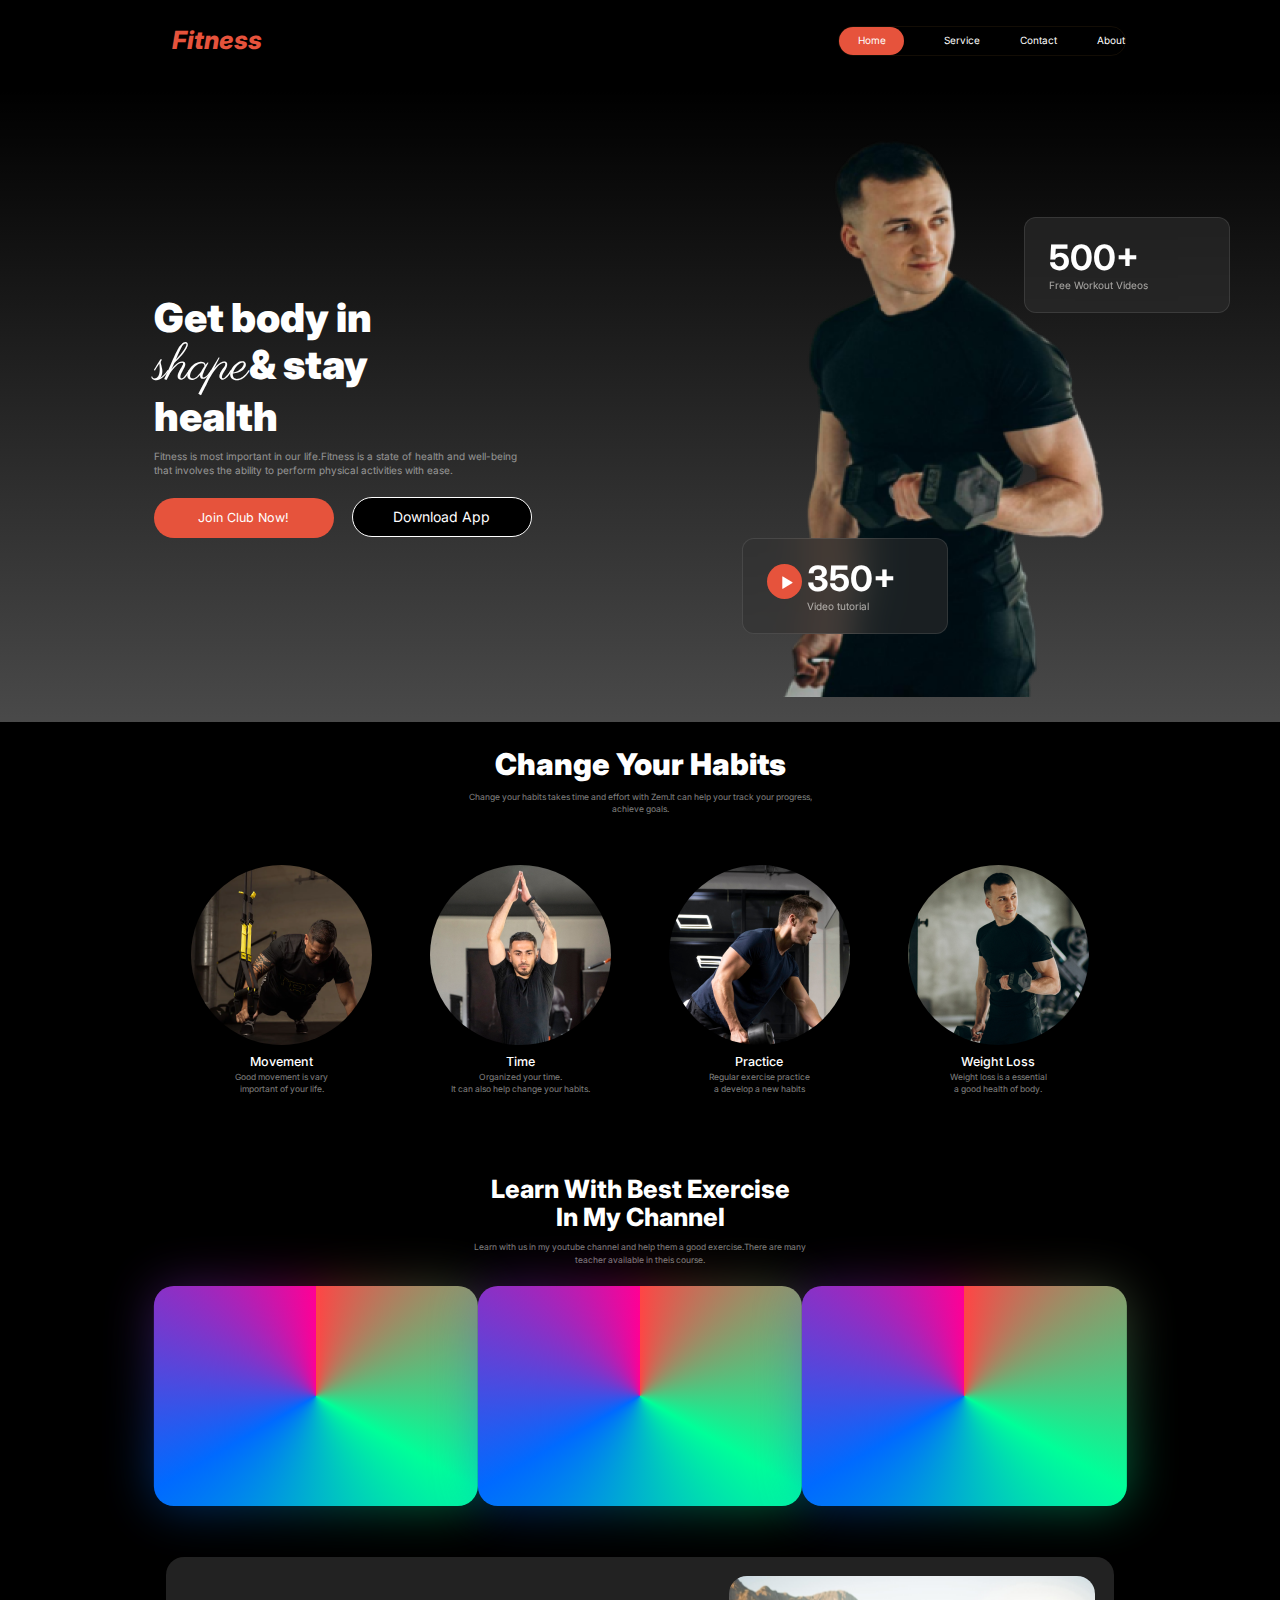
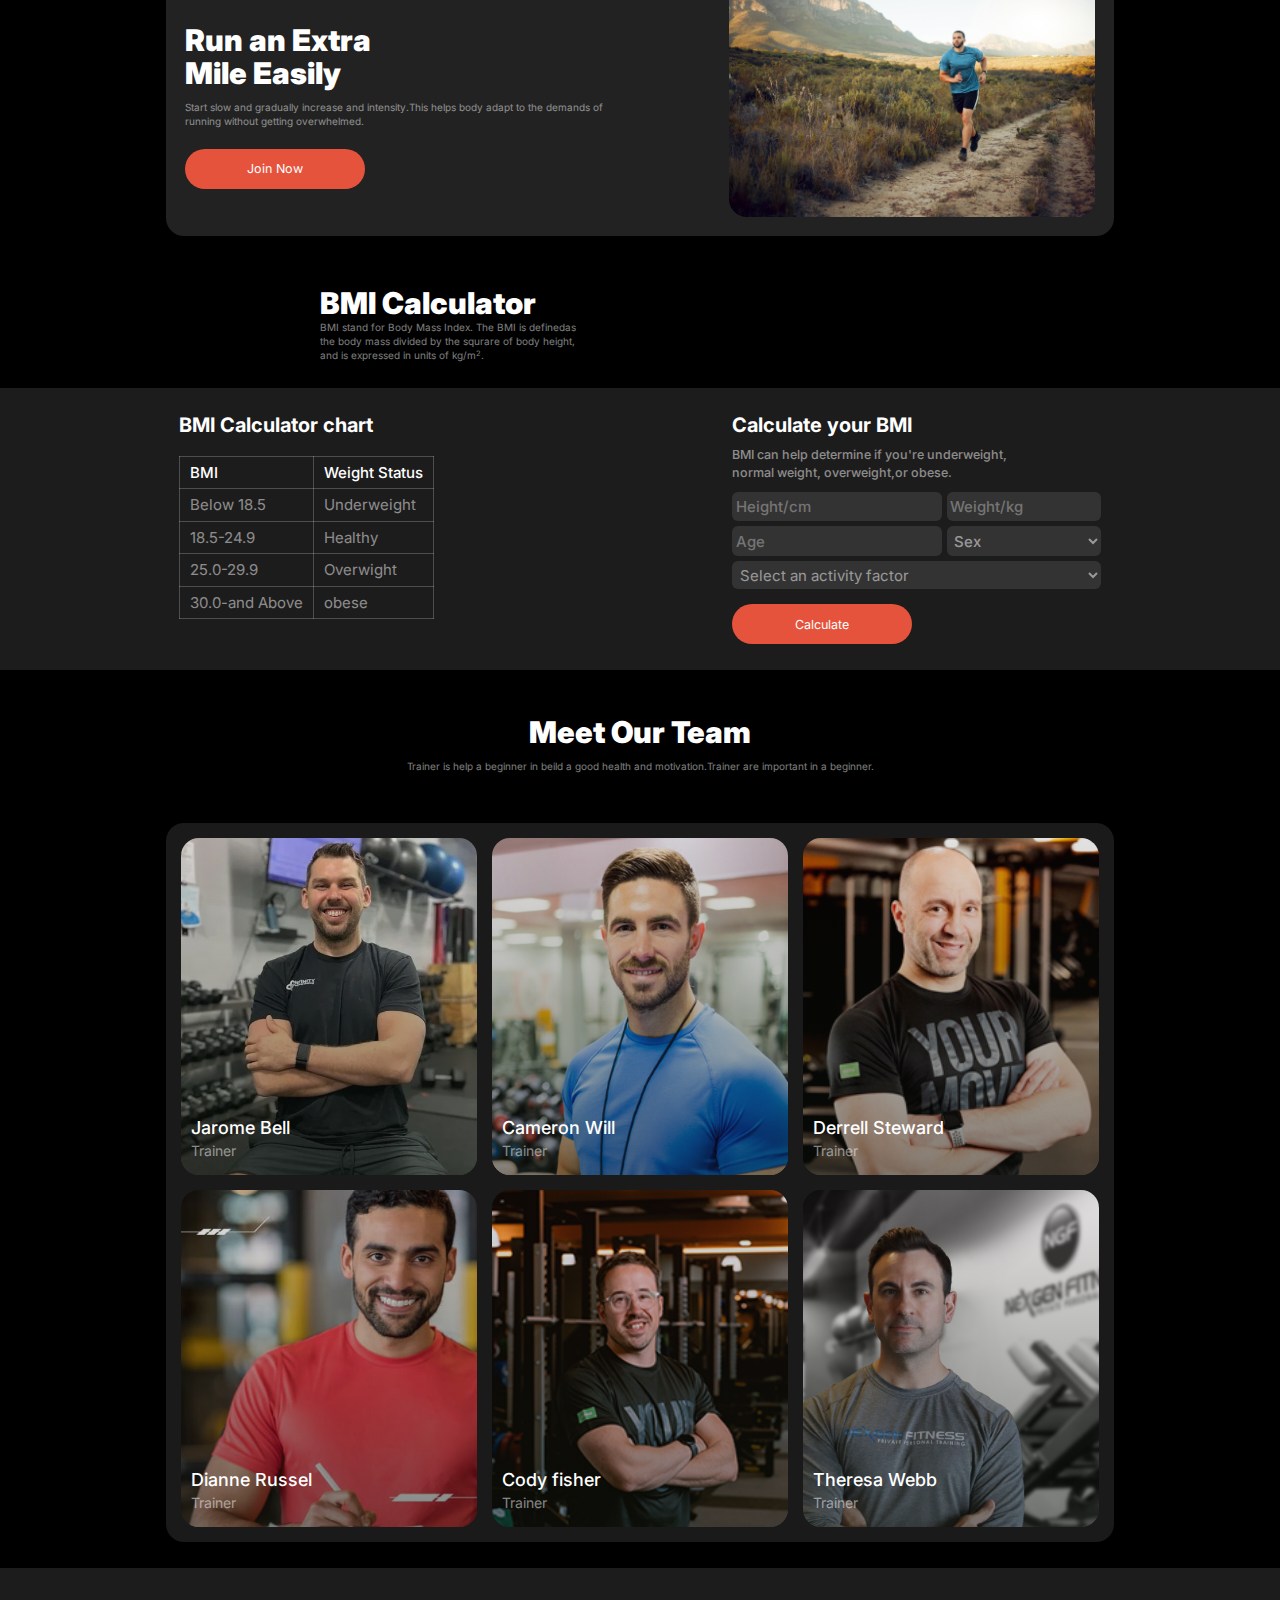
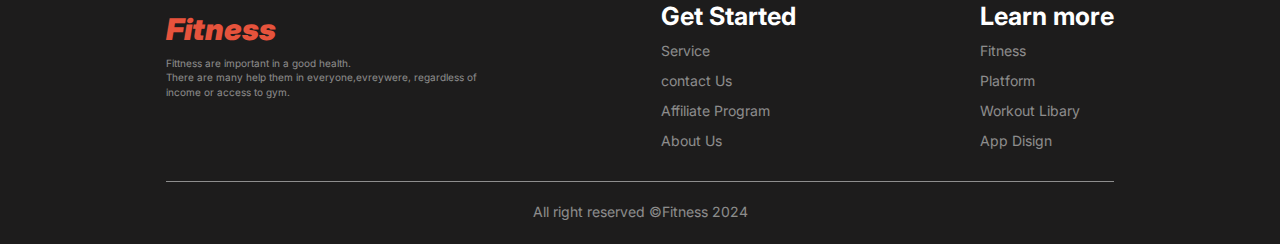
==== commit 5a1a949f: "exercise section complet here" ====
--- a/index.html
+++ b/index.html
@@ -6,6 +6,7 @@
 	<meta name="viewport" content="width=device-width, initial-scale=1.0">
 	<title>Fit-Your-body</title>
 	<link rel="stylesheet" href="style/style.css">
+	<link rel="shortcut icon" href="images/icons8-dumbbell-64.png" type="image/x-icon">
 </head>
 <body>
 	<header>
@@ -39,7 +40,7 @@
 		</nav>
 	</header>
   <main>
-		<!--(banner-section-start-here) <span  id="center" class="glyphicon">&#xe072;</span>  -->
+		<!-- (banner-section-start-here)  -->
 		 <section>
 			<div class="banner-section">
 				<div class="banner-content">
@@ -114,6 +115,41 @@
 			</div>
 		 </section>
 		<!-- habits-section-end-here  -->
+		  <!-- exercise-section-style-here  -->
+			<section>
+				
+        <div class="exercise-section">
+					<div class="learn-content">
+						<h1 style="color: white;">Learn With Best Exercise <br> In My Channel </h1>
+						<p>Learn with us in my youtube channel and help 
+							 them a good exercise.There are many <br>
+							 teacher available in theis course.
+						</p>
+					</div>
+					<div class="exercise-container">
+						<div class="box">
+							<div class="animation"></div>
+							<iframe src="https://www.youtube.com/embed/Q5Mg97bwJ4Q?si=ckaUmLtoHmfoMkNd" title="YouTube video player" frameborder="0" allow="accelerometer; autoplay; clipboard-write; encrypted-media; gyroscope; picture-in-picture; web-share" referrerpolicy="strict-origin-when-cross-origin" allowfullscreen></iframe>
+						</div>	
+						<div class="box">
+							<div class="animation"></div>
+							<iframe src="https://www.youtube.com/embed/C4ZjyL3zbJw?si=2u-kcNyYv579yApP" title="YouTube video player" frameborder="0" allow="accelerometer; autoplay; clipboard-write; encrypted-media; gyroscope; picture-in-picture; web-share" referrerpolicy="strict-origin-when-cross-origin" allowfullscreen></iframe>
+						</div>	
+						<div class="box">
+							<div class="animation"></div>
+							<iframe src="https://www.youtube.com/embed/E5jqtdksLqg?si=GhfU89YNGP_xR1_H" title="YouTube video player" frameborder="0" allow="accelerometer; autoplay; clipboard-write; encrypted-media; gyroscope; picture-in-picture; web-share" referrerpolicy="strict-origin-when-cross-origin" allowfullscreen></iframe>
+						</div>	
+					</div>
+				</div>
+
+
+			</section>
+
+
+
+
+
+
 	  <!-- run-section-start-here  -->
      <section>
 			<div class="run-section">
--- a/style/style.css
+++ b/style/style.css
@@ -177,7 +177,7 @@
 	width: 100%;
 	text-align: center;
 	margin: 0px;
-	background-color: rgb(15, 13, 13);
+	background-color: black;
 	padding: 2% 13% 2% 13%;
 }
 .habit-title{
@@ -222,11 +222,106 @@
 	font-weight: 400;
 	color: rgba(255, 255, 255, 0.5);
 }
+ /* exercise-secition-style */
+ .exercise-section{
+	background-color: black;
+  padding: 2% 12% 2% 12%;
+	text-align: center;
+	
+ }
+ .exercise-container{
+	display: flex;
+	justify-content: space-around;
+ }
+ .learn-content h1{
+	margin: 0;
+	padding: 0;
+	font-size: 2.5rem;
+	font-weight: 800;
+	margin-top: 20px;
+	margin-bottom: 10px;
+ }
+ .learn-content p{
+	font-size: 0.85rem;
+	font-weight: 400;
+	color: rgba(255, 255, 255, 0.5);
+	margin-bottom: 20px;
+ }
+ .box{
+	width: 340px;
+  height: 220px;
+	position: relative;
+	border-radius: 20px;
+
+ }
+ .box iframe{
+	width: 100%;
+	height: 100%;
+	text-decoration: none;
+	top: 0;
+	left: 0;
+	border-radius: 20px;
+	position: absolute;
+	padding: 5px;
+	z-index: 2;
+	
+	
+ }
+ @property --angle{
+	syntax:  "<angle>";
+	initial-value: 0deg;
+	inherits: false;
+ }
+ .box::after, .box::before{
+	
+	content: '';
+	height: 100%;
+	width: 100%;
+	background-image:  conic-gradient(from var(--angle), #ff4545, #00ff99, #006aff, #ff0095);
+	position:absolute;
+	top: 50%;
+	left: 50%;
+	translate: -50% -50%;
+	z-index: 1;
+	border-radius: 20px;
+	/* padding: 40px; */
+	animation: rotate 4s linear infinite;
+ }
+ .box::before{
+	filter: blur(2.5rem);
+	opacity: 0.4;
+ }
+ @keyframes rotate{
+	from{
+		--angle:0deg;
+
+	}
+	to{
+    --angle:360deg;
+	}
+ }
+
+  
+
+
+
+
+
+
+
+
+
+
+
+
+
+
+
 /* run-section-style-here  */
 .run-section{
 	width: 100%;
 	padding: 2% 13% 2% 13%;
-  background-color:rgb(15, 13, 13);
+  background-color:black;
 	box-sizing: border-box;
 
 }
@@ -263,9 +358,10 @@
 	width: 100%;
 	border-radius: 18px;
 }
+
 /* bmi-small-section-style */
 .bmi-section{
-	background-color: rgb(14, 11, 11);
+	background-color: black;
 	padding-left: 25%;
 	padding: 2% 10% 2% 25%;
 	
@@ -422,7 +518,7 @@
 .team-section{
 	width: 100%;
 	padding: 2% 13% 2% 13%;
-  background-color:rgb(15, 13, 13);
+  background-color:black;
 	box-sizing: border-box;
 	
 }
@@ -621,6 +717,14 @@
  .bmi-chart{
 	width: 70%;
  }
+ .exercise-container{
+	flex-direction: column;
+	align-items: center;
+	gap: 20px;
+ }
+ .exercise-section{
+	padding: 4%;
+ }
 }
 @media screen and (min-width: 576px) {
 	.small-device-nav{
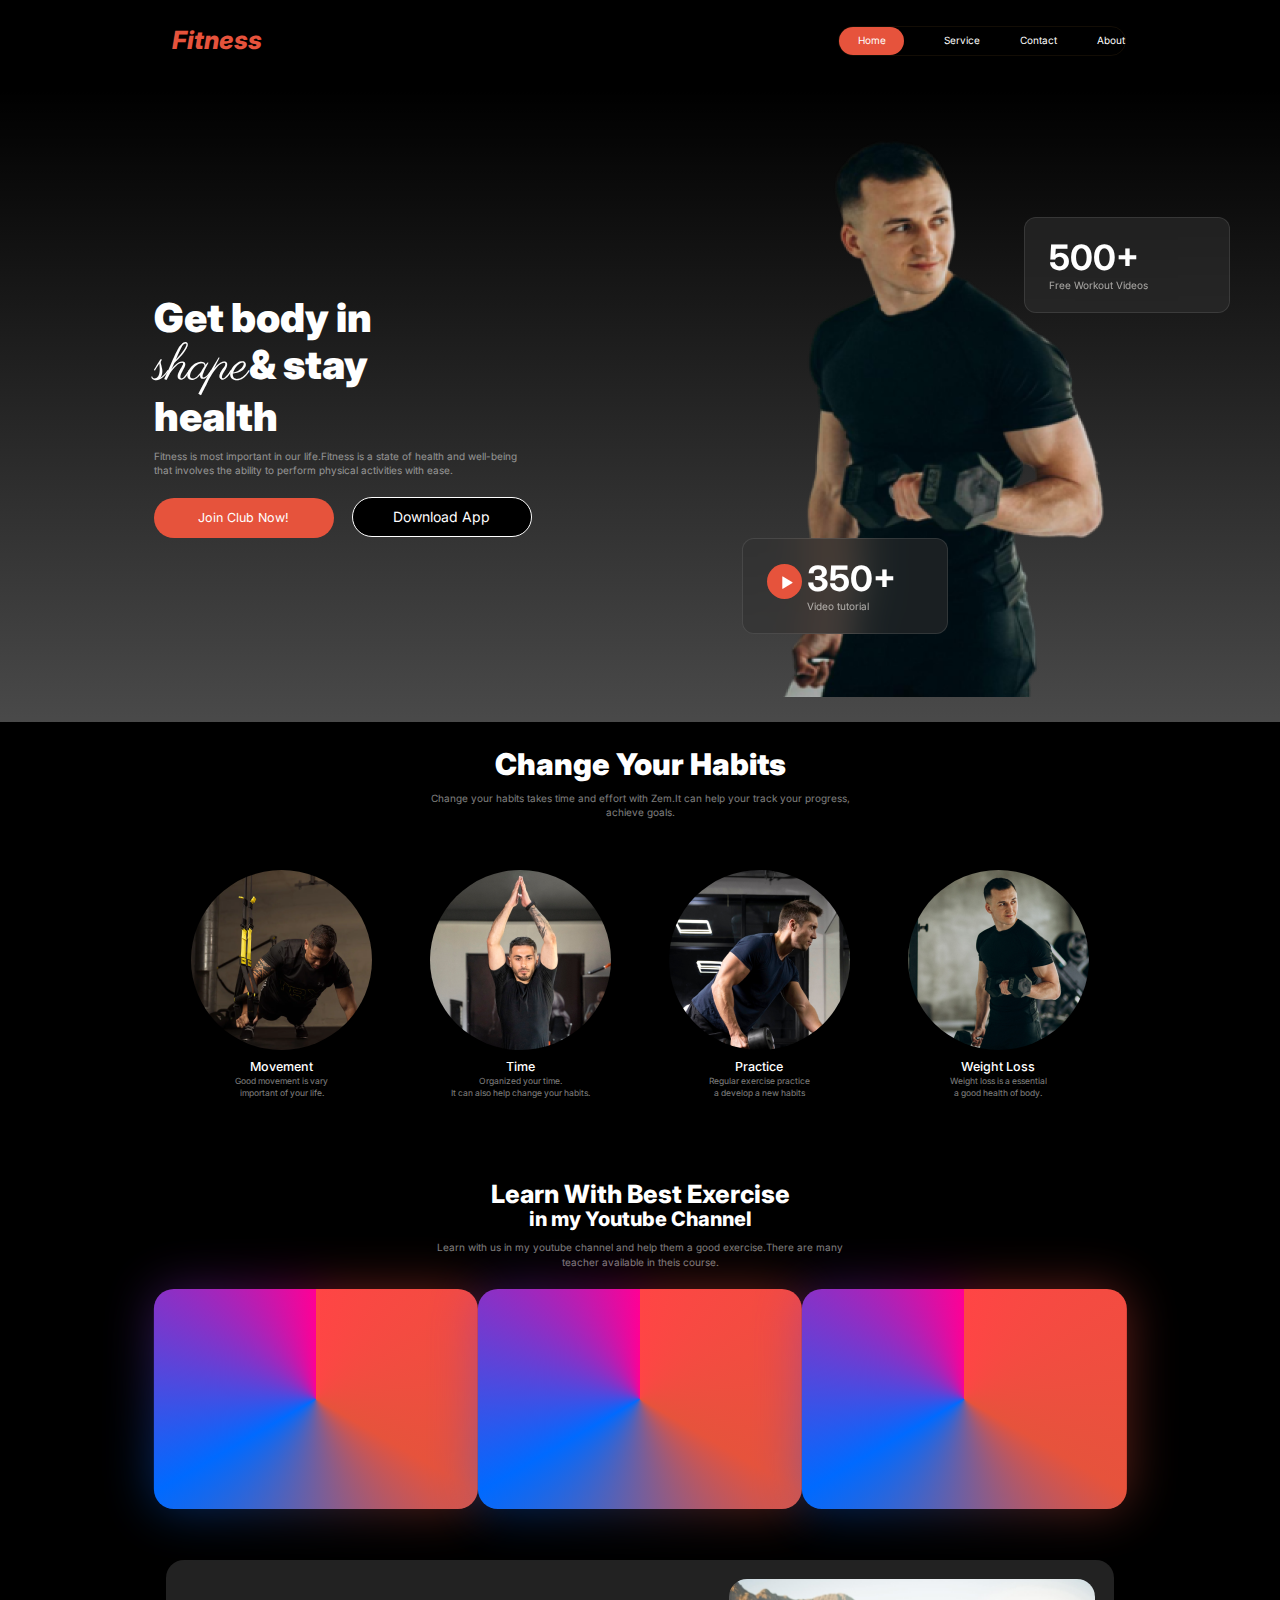
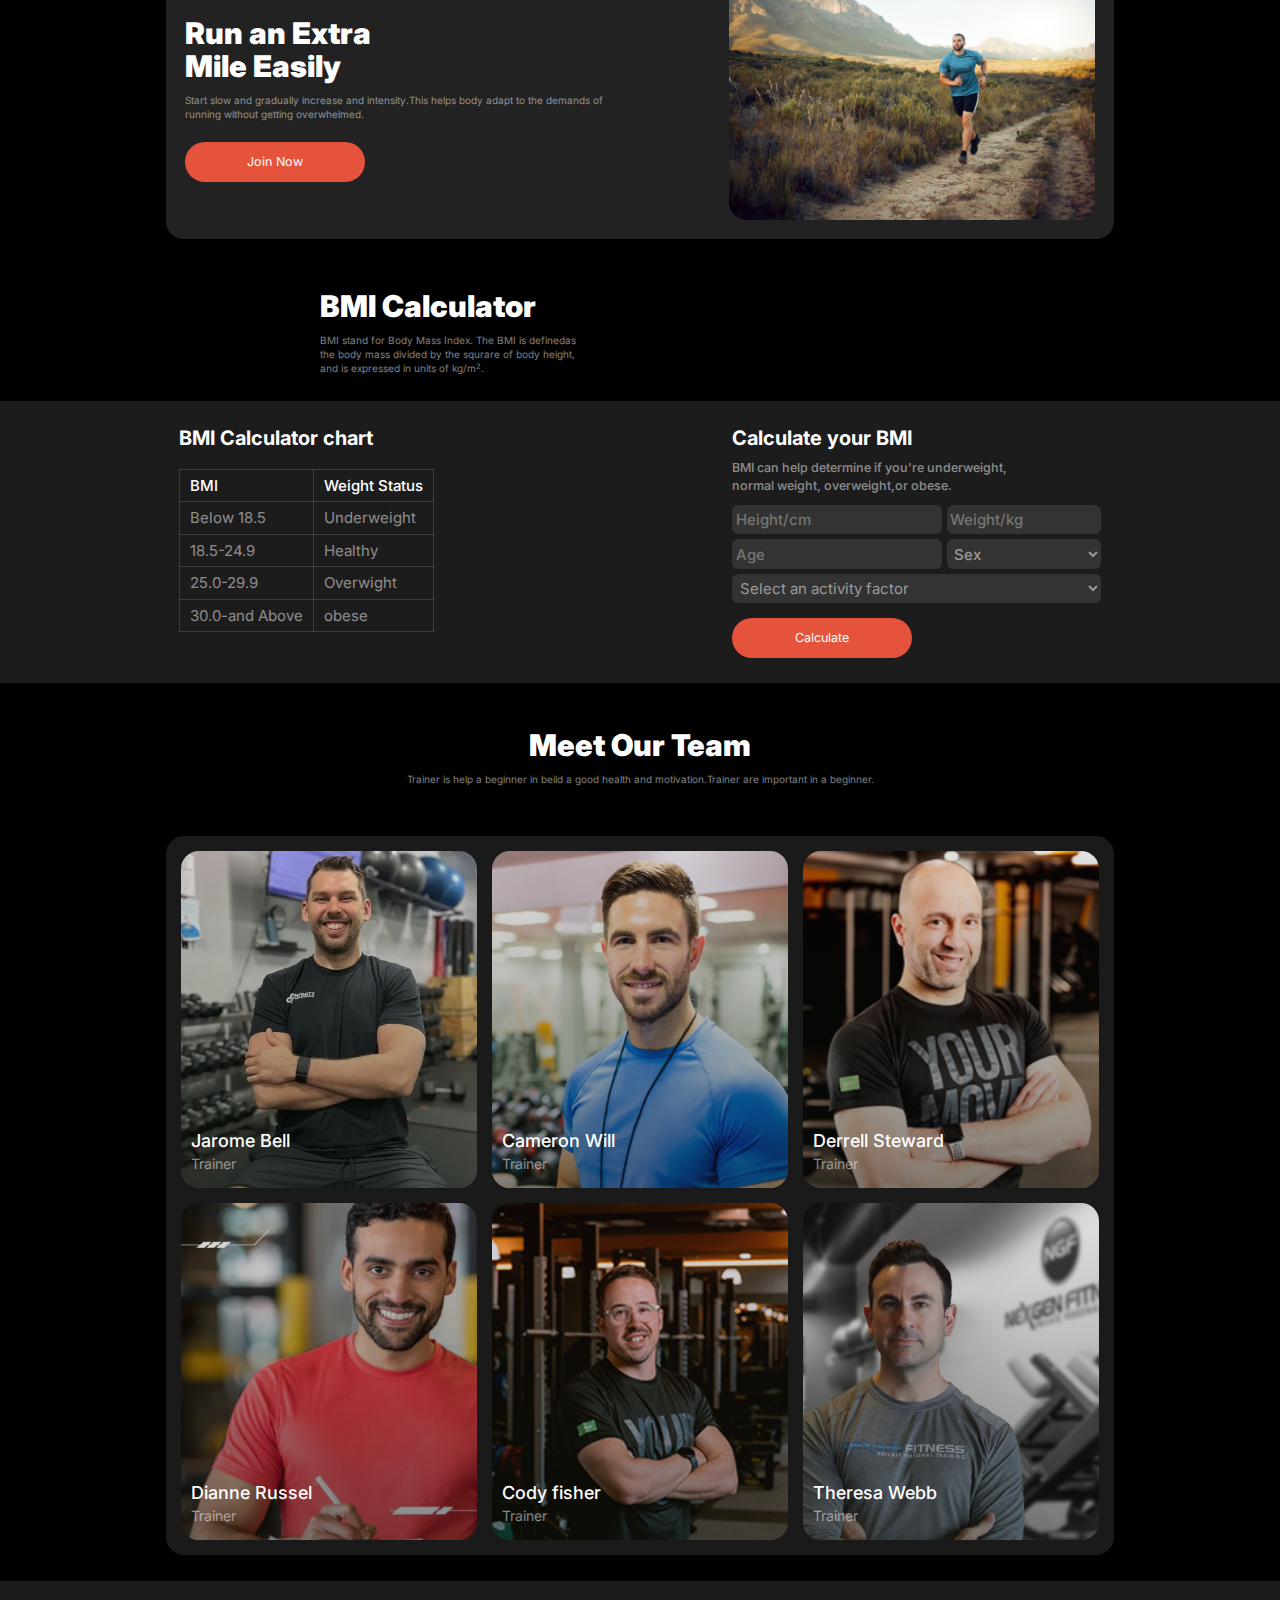
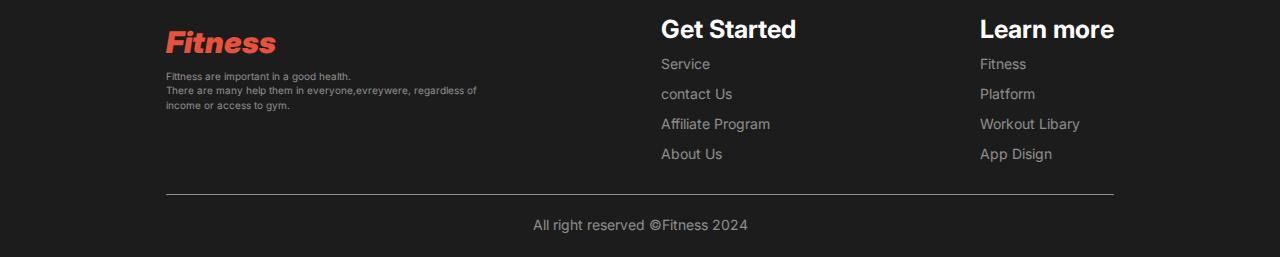
==== commit 7681dd90: "add margin padding" ====
--- a/index.html
+++ b/index.html
@@ -120,7 +120,8 @@
 				
         <div class="exercise-section">
 					<div class="learn-content">
-						<h1 style="color: white;">Learn With Best Exercise <br> In My Channel </h1>
+						<h1>Learn With Best Exercise</h1>
+						<h2>in my Youtube Channel</h2>
 						<p>Learn with us in my youtube channel and help 
 							 them a good exercise.There are many <br>
 							 teacher available in theis course.
--- a/style/style.css
+++ b/style/style.css
@@ -193,7 +193,7 @@
 
 }
 .habit-title p{
-	font-size: 0.85rem;
+	font-size: 1rem;
 	font-weight: 400;
 	color: rgba(255, 255, 255, 0.5);
 	margin-bottom: 20px;
@@ -236,13 +236,22 @@
  .learn-content h1{
 	margin: 0;
 	padding: 0;
+	color: white;
 	font-size: 2.5rem;
 	font-weight: 800;
 	margin-top: 20px;
+ }
+ .learn-content h2{
+	margin: 0;
+	padding: 0;
+	color: white;
+	font-size: 2rem;
+	font-weight: 800;
 	margin-bottom: 10px;
+ 
  }
  .learn-content p{
-	font-size: 0.85rem;
+	font-size: 1rem;
 	font-weight: 400;
 	color: rgba(255, 255, 255, 0.5);
 	margin-bottom: 20px;
@@ -267,17 +276,17 @@
 	
 	
  }
+ /* #00ff99 */
  @property --angle{
 	syntax:  "<angle>";
 	initial-value: 0deg;
 	inherits: false;
  }
  .box::after, .box::before{
-	
 	content: '';
 	height: 100%;
 	width: 100%;
-	background-image:  conic-gradient(from var(--angle), #ff4545, #00ff99, #006aff, #ff0095);
+	background-image:  conic-gradient(from var(--angle), #ff4545, rgba(230, 83, 60), #006aff, #ff0095);
 	position:absolute;
 	top: 50%;
 	left: 50%;
@@ -301,22 +310,6 @@
 	}
  }
 
-  
-
-
-
-
-
-
-
-
-
-
-
-
-
-
-
 /* run-section-style-here  */
 .run-section{
 	width: 100%;
@@ -341,6 +334,9 @@
 
 }
 .run-content h3{
+	margin: 0;
+	padding: 0;
+	margin-bottom: 10px;
 	font-size: 3rem;
 	font-weight: 900;
 	color: white;
@@ -369,6 +365,7 @@
 .bmi-section h1{
 	color: white;
 	margin: 0px;
+	margin-bottom: 10px;
 	font-size: 3rem;
 	font-weight: 900;
 }
@@ -399,7 +396,7 @@
 }
 table, th, td{
 	width:100%;
-	border: 1px solid rgba(231, 227, 227, 0.247);
+	border: 1px solid rgba(231, 227, 227, 0.158);
 	border-collapse: collapse;
 	margin: 0;
 	padding: 5px 10px 5px 10px;
@@ -504,15 +501,6 @@
 .six{
 	grid-column: span 1;
 }
-
-
-
-
-
-
-
-
-
 
 /* team-style-here */
 .team-section{
